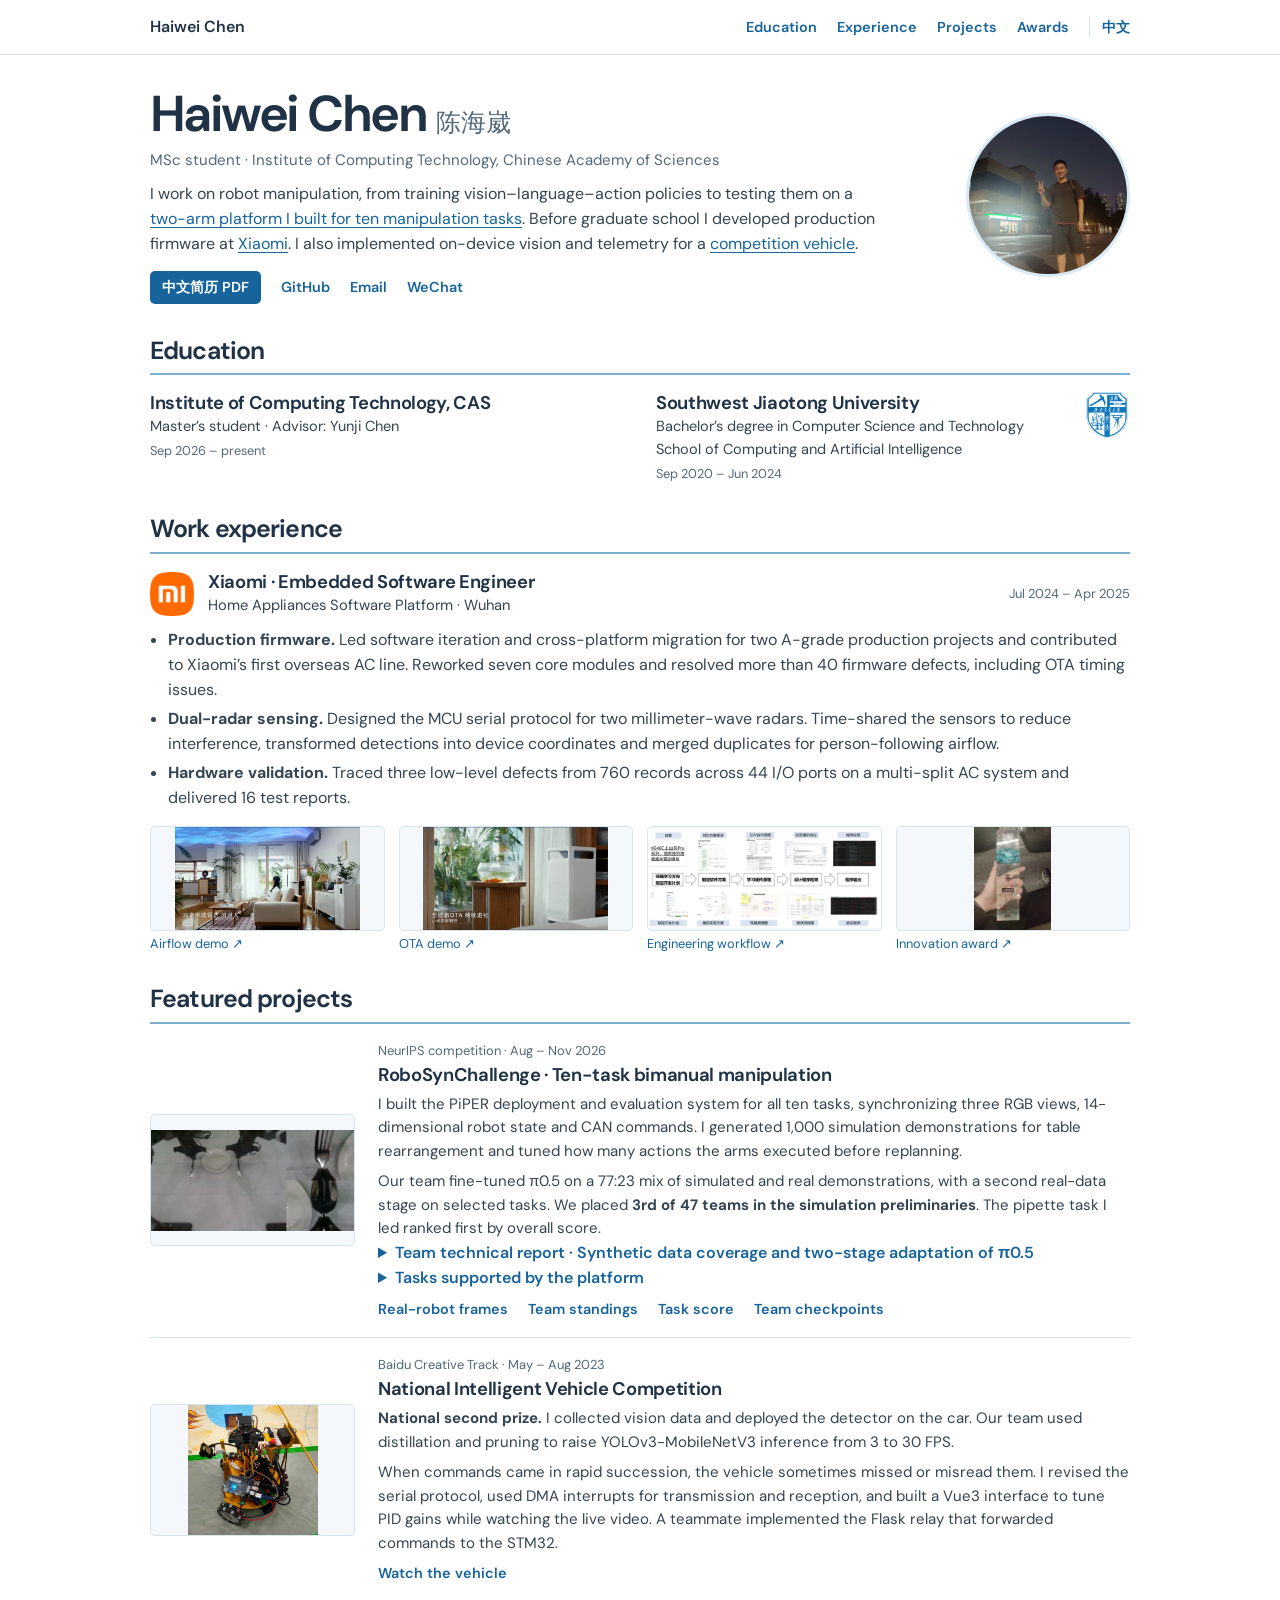
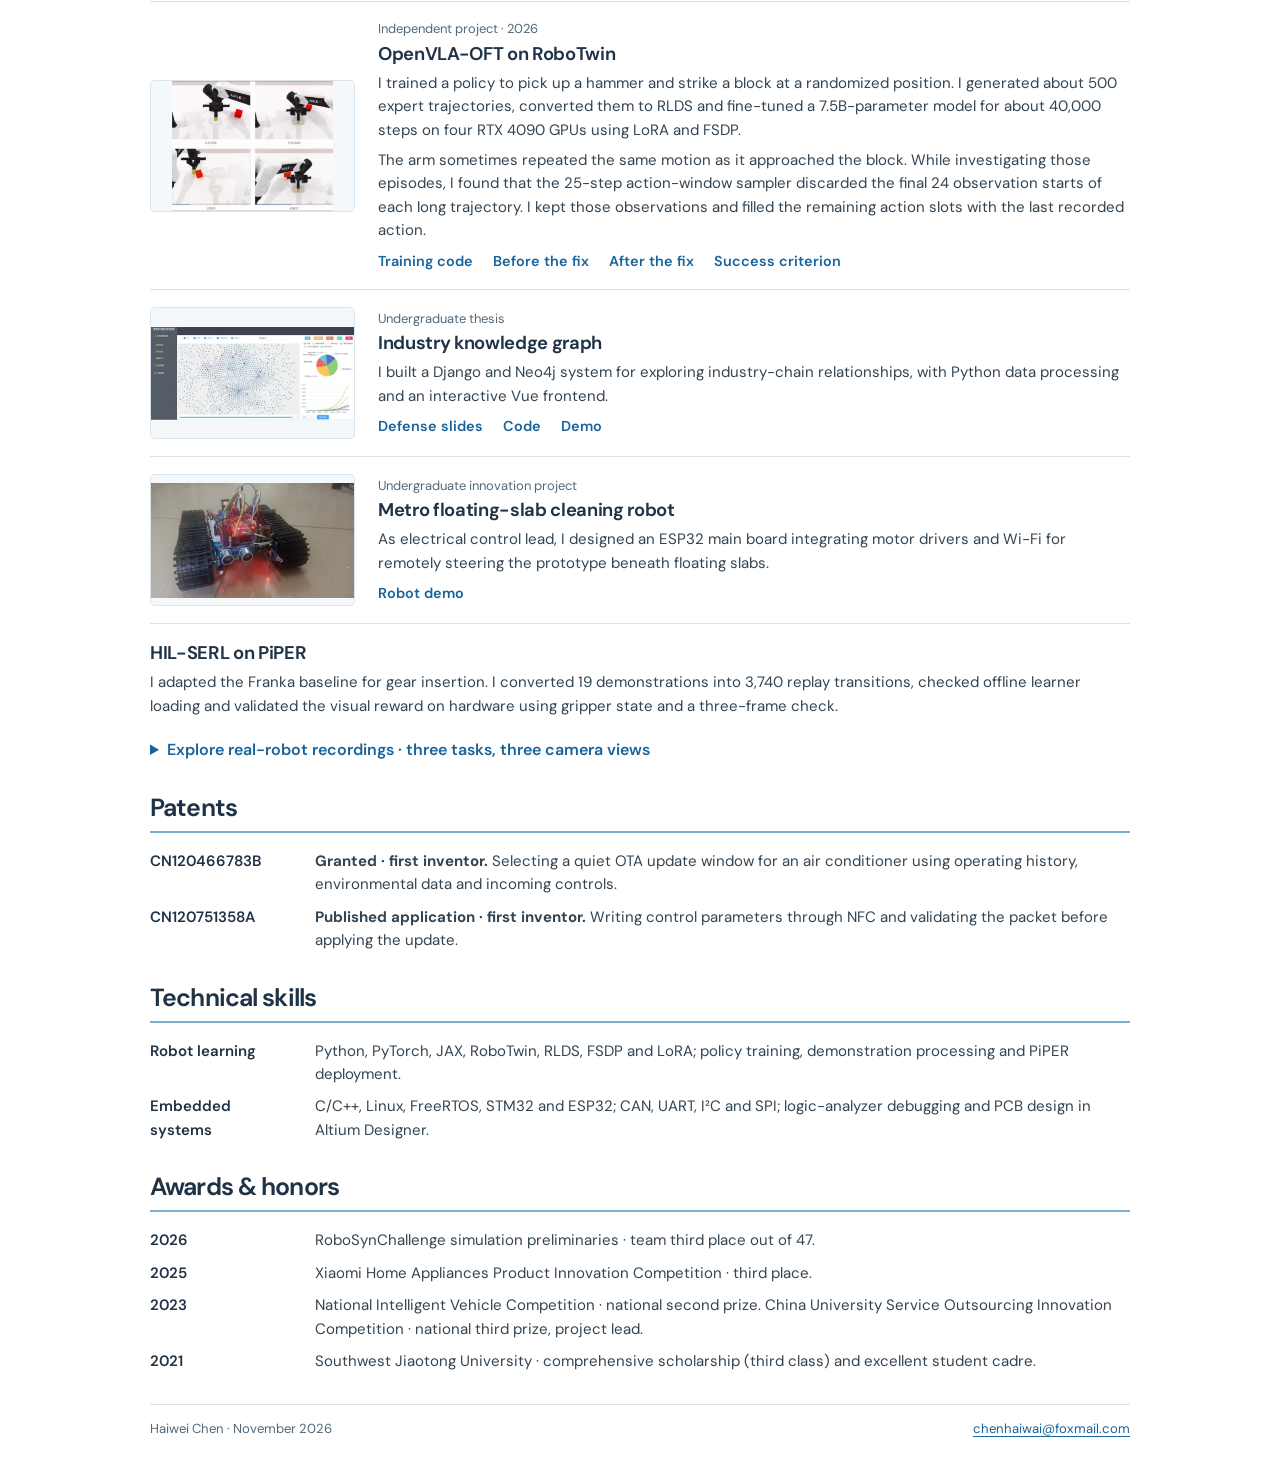
==== index.html @ d4fcee80 "Document competition training and individual vehicle controls work" ====
<!doctype html>
<html lang="en">
<head>
  <meta charset="utf-8"><meta name="viewport" content="width=device-width, initial-scale=1">
  <title>Haiwei Chen 陈海崴 · Robotics and embedded systems</title>
  <meta name="description" content="Haiwei Chen, MSc student at ICT, Chinese Academy of Sciences. Robot learning, Xiaomi embedded systems, and the National Intelligent Vehicle Competition.">
  <meta property="og:title" content="Haiwei Chen · Robotics and embedded systems">
  <meta property="og:description" content="Selected projects, industry experience and education.">
  <meta property="og:image" content="https://tutuwai.github.io/assets/project/robosyn-table.webp">
  <link rel="alternate" hreflang="zh-CN" href="https://tutuwai.github.io/zh.html">
  <link rel="alternate" hreflang="en" href="https://tutuwai.github.io/">
  <link rel="stylesheet" href="./assets/css/style.css?v=profile5">
</head>
<body>
<a class="skip" href="#main">Skip to content</a>
<header class="bar"><div class="container nav-inner"><a class="wordmark" href="#main">Haiwei Chen</a><nav aria-label="Main"><a href="#education">Education</a><a href="#experience">Experience</a><a href="#projects">Projects</a><a href="#awards">Awards</a><a class="language" lang="zh-CN" hreflang="zh-CN" href="./zh.html">中文</a></nav></div></header>
<main class="container" id="main">
  <header class="profile">
    <div class="profile-text"><h1>Haiwei Chen <span lang="zh-CN">陈海崴</span></h1>
      <p class="position">MSc student · Institute of Computing Technology, Chinese Academy of Sciences</p>
      <p>I work on robot manipulation, from training vision–language–action policies to testing them on a <a href="#robosynchallenge">two-arm platform I built for ten manipulation tasks</a>. Before graduate school I developed production firmware at <a href="#experience">Xiaomi</a>. I also implemented on-device vision and telemetry for a <a href="#smart-car">competition vehicle</a>.</p>
      <div class="links contacts"><a class="primary" href="./Resume.pdf" lang="zh-CN">中文简历 PDF</a><a href="https://github.com/tutuwai">GitHub</a><a href="mailto:chenhaiwai@foxmail.com">Email</a><button id="show-wechat" type="button">WeChat</button></div>
    </div><img class="portrait" src="./assets/images/portrait.webp" width="180" height="180" alt="Haiwei Chen outdoors at night">
  </header>
  <section id="education" aria-labelledby="education-title"><h2 id="education-title">Education</h2>
    <div class="edu-grid"><article><h3>Institute of Computing Technology, CAS</h3><p>Master’s student · Advisor: Yunji Chen</p><p class="date">Sep 2026 – present</p></article>
    <article><img src="./assets/images/southwest-jiaotong-university-logo-1024px.png" class="school-logo" width="46" height="46" alt=""><h3>Southwest Jiaotong University</h3><p>Bachelor’s degree in Computer Science and Technology<br>School of Computing and Artificial Intelligence</p><p class="date">Sep 2020 – Jun 2024</p></article></div>
  </section>
  <section id="experience" aria-labelledby="work-title"><h2 id="work-title">Work experience</h2>
    <div class="job"><img class="mi-logo" src="./assets/images/logo-mi2.png" alt="" width="52" height="52"><div><h3>Xiaomi · Embedded Software Engineer</h3><p>Home Appliances Software Platform · Wuhan</p></div><span class="date">Jul 2024 – Apr 2025</span></div>
    <ul class="contributions">
      <li><strong>Production firmware.</strong> Led software iteration and cross-platform migration for two A-grade production projects and contributed to Xiaomi’s first overseas AC line. Reworked seven core modules and resolved more than 40 firmware defects, including OTA timing issues.</li>
      <li><strong>Dual-radar sensing.</strong> Designed the MCU serial protocol for two millimeter-wave radars. Time-shared the sensors to reduce interference, transformed detections into device coordinates and merged duplicates for person-following airflow.</li>
      <li><strong>Hardware validation.</strong> Traced three low-level defects from 760 records across 44 I/O ports on a multi-split AC system and delivered 16 test reports.</li>
    </ul>
    <div class="gallery">
      <a href="./assets/images/work/QQ2026219-18271.gif"><img src="./assets/images/previews/radar.webp" alt="Air-conditioner airflow product demonstration"><span>Airflow demo ↗</span></a>
      <a href="./assets/images/work/QQ2026219-183840.gif"><img src="./assets/images/previews/ota.webp" alt="Over-the-air software update demonstration"><span>OTA demo ↗</span></a>
      <a href="./assets/images/work/PixPin_2026-02-19_18-43-06.png"><img src="./assets/images/previews/firmware.webp" alt="Firmware development workflow"><span>Engineering workflow ↗</span></a>
      <a href="./assets/images/work/jijun.jpg"><img src="./assets/images/previews/innovation.webp" alt="Xiaomi product innovation award"><span>Innovation award ↗</span></a>
    </div>
  </section>

  <section id="projects" aria-labelledby="project-title"><h2 id="project-title">Featured projects</h2>
    <article class="project" id="robosynchallenge">
      <a href="#recordings" class="art"><img src="./assets/project/robosyn-table.webp" alt="Overhead and wrist views of PiPER arranging cutlery"></a>
      <div><p class="date">NeurIPS competition · Aug – Nov 2026</p><h3>RoboSynChallenge · Ten-task bimanual manipulation</h3>
      <p>I built the PiPER deployment and evaluation system for all ten tasks, synchronizing three RGB views, 14-dimensional robot state and CAN commands. I generated 1,000 simulation demonstrations for table rearrangement and tuned how many actions the arms executed before replanning.</p>
      <p>Our team fine-tuned π0.5 on a 77:23 mix of simulated and real demonstrations, with a second real-data stage on selected tasks. We placed <strong>3rd of 47 teams in the simulation preliminaries</strong>. The pipette task I led ranked first by overall score.</p>
      <details id="team-report"><summary>Team technical report · Synthetic data coverage and two-stage adaptation of π0.5</summary>
        <p>Each task used 1,000 simulated trajectories and 60 official real-robot demonstrations. Our scripted expert succeeded more often at some object placements, so those placements dominated the training set. We randomized object and camera poses and lighting, then used Qwen offline to select demonstrations with more even spatial coverage.</p>
        <p>We observed improvements at some placements near the edge of the sampled region. Continued training on real demonstrations sometimes hurt performance at other placements, so we used that second stage selectively. I co-authored the report, built the ten-task deployment platform, and generated the table-rearrangement simulations.</p>
      </details>
      <details id="competition-tasks"><summary>Tasks supported by the platform</summary>
        <ul>
          <li>Ring a bell</li>
          <li>Arrange items on a table</li>
          <li>Pour water</li>
          <li>Load and lift a basket</li>
          <li>Hand over an item and place it in a container</li>
          <li>Open a drawer and put an item inside</li>
          <li>Operate a mixer</li>
          <li>Join two parts using both arms</li>
          <li>Operate a pipette</li>
          <li>Load samples into a rack</li>
        </ul>
      </details>
      <div class="links"><a href="#recordings">Real-robot frames</a><a href="https://robosyn-bench.net/#/leaderboard">Team standings</a><a href="https://robosyn-bench.net/#/leaderboard/manipulate_pipette">Task score</a><a href="https://huggingface.co/asiazyh/IAII-IICS-RoboSynChallenge-Final-Round-CKPT">Team checkpoints</a></div></div>
    </article>
    <article class="project" id="smart-car"><a class="art" href="https://www.bilibili.com/video/BV1eRfGBgEpp/"><img src="./assets/images/previews/car.webp" alt="Competition vehicle with its camera, electronics and wiring"></a>
      <div><p class="date">Baidu Creative Track · May – Aug 2023</p><h3>National Intelligent Vehicle Competition</h3><p><strong>National second prize.</strong> I collected vision data and deployed the detector on the car. Our team used distillation and pruning to raise YOLOv3-MobileNetV3 inference from 3 to 30 FPS.</p><p>When commands came in rapid succession, the vehicle sometimes missed or misread them. I revised the serial protocol, used DMA interrupts for transmission and reception, and built a Vue3 interface to tune PID gains while watching the live video. A teammate implemented the Flask relay that forwarded commands to the STM32.</p><div class="links"><a href="https://www.bilibili.com/video/BV1eRfGBgEpp/">Watch the vehicle</a></div></div></article>
    <article class="project"><a class="art" href="./assets/project/vla/cover.gif"><img src="./assets/images/previews/openvla.webp" alt="RoboTwin simulation views from a bimanual manipulation episode"></a>
      <div><p class="date">Independent project · 2026</p><h3>OpenVLA-OFT on RoboTwin</h3>
        <p>I trained a policy to pick up a hammer and strike a block at a randomized position. I generated about 500 expert trajectories, converted them to RLDS and fine-tuned a 7.5B-parameter model for about 40,000 steps on four RTX 4090 GPUs using LoRA and FSDP.</p>
        <p>The arm sometimes repeated the same motion as it approached the block. While investigating those episodes, I found that the 25-step action-window sampler discarded the final 24 observation starts of each long trajectory. I kept those observations and filled the remaining action slots with the last recorded action.</p>
        <div class="links"><a href="https://github.com/tutuwai/OpenVLA-RoboTwin-Finetuning">Training code</a><a href="https://github.com/tutuwai/OpenVLA-RoboTwin-Finetuning/blob/56dfd56edae0aa235b73158e913f3ba2792f05f7/assets/files/%E4%BC%98%E5%8C%96%E5%89%8D.gif">Before the fix</a><a href="https://github.com/tutuwai/OpenVLA-RoboTwin-Finetuning/blob/56dfd56edae0aa235b73158e913f3ba2792f05f7/assets/files/%E4%BC%98%E5%8C%96%E5%90%8E.gif">After the fix</a><a href="https://github.com/tutuwai/OpenVLA-RoboTwin-Finetuning/blob/56dfd56edae0aa235b73158e913f3ba2792f05f7/envs/beat_block_hammer.py#L82-L87">Success criterion</a></div></div></article>
    <article class="project"><a class="art" href="./assets/project/Graduation_Project/陈海崴-毕业设计答辩.pdf"><img src="./assets/images/previews/graph.webp" loading="lazy" alt="Interactive industry knowledge graph interface"></a>
      <div><p class="date">Undergraduate thesis</p><h3>Industry knowledge graph</h3><p>I built a Django and Neo4j system for exploring industry-chain relationships, with Python data processing and an interactive Vue frontend.</p><div class="links"><a href="./assets/project/Graduation_Project/陈海崴-毕业设计答辩.pdf">Defense slides</a><a href="https://github.com/tutuwai/industry-knowledge-graph-neo4j">Code</a><a href="https://www.bilibili.com/video/BV1bwfVBvEZx/">Demo</a></div></div></article>
    <article class="project"><a class="art" href="https://www.bilibili.com/video/BV1YRfGBgE7h/"><img loading="lazy" src="./assets/images/previews/crawler.webp" alt="Tracked metro-cleaning robot prototype"></a>
      <div><p class="date">Undergraduate innovation project</p><h3>Metro floating-slab cleaning robot</h3><p>As electrical control lead, I designed an ESP32 main board integrating motor drivers and Wi-Fi for remotely steering the prototype beneath floating slabs.</p><div class="links"><a href="https://www.bilibili.com/video/BV1YRfGBgE7h/">Robot demo</a></div></div></article>
    <article class="hil-note"><h3>HIL-SERL on PiPER</h3><p>I adapted the Franka baseline for gear insertion. I converted 19 demonstrations into 3,740 replay transitions, checked offline learner loading and validated the visual reward on hardware using gripper state and a three-frame check.</p></article>
    <details id="recordings"><summary>Explore real-robot recordings · three tasks, three camera views</summary>
    <figure class="viewer">
        <div class="viewer-stage"><img id="still" src="./assets/project/robosyn-table.webp" width="960" height="480" alt="Overhead and wrist views of two arms arranging cutlery around a plate."><canvas id="sequence" width="768" height="384" hidden role="img" aria-label="Selected frame from a real PiPER evaluation, shown from three cameras."></canvas></div>
        <div class="viewer-controls" id="controls" hidden>
          <div class="tasks" role="group" aria-label="Choose a real-robot task"><button type="button" data-task="table" aria-pressed="true">Table setting</button><button type="button" data-task="basket" aria-pressed="false">Basket</button><button type="button" data-task="bell" aria-pressed="false">Bell</button></div>
          <div class="scrub"><label for="frame">Frame</label><input id="frame" type="range" min="0" max="11" value="8" step="1"><output id="frame-time" for="frame">28.1 s</output></div>
        </div>
        <figcaption>Real-robot evaluation · overhead camera and two wrist cameras</figcaption>
      </figure></details>
  </section>
  <section id="patents"><h2>Patents</h2><dl class="records">
    <dt>CN120466783B</dt><dd><strong>Granted · first inventor.</strong> Selecting a quiet OTA update window for an air conditioner using operating history, environmental data and incoming controls.</dd>
    <dt>CN120751358A</dt><dd><strong>Published application · first inventor.</strong> Writing control parameters through NFC and validating the packet before applying the update.</dd>
  </dl></section>
  <section id="skills"><h2>Technical skills</h2><dl class="records">
    <dt>Robot learning</dt><dd>Python, PyTorch, JAX, RoboTwin, RLDS, FSDP and LoRA; policy training, demonstration processing and PiPER deployment.</dd>
    <dt>Embedded systems</dt><dd>C/C++, Linux, FreeRTOS, STM32 and ESP32; CAN, UART, I²C and SPI; logic-analyzer debugging and PCB design in Altium Designer.</dd>
  </dl></section>
  <section id="awards"><h2>Awards &amp; honors</h2><dl class="records">
    <dt>2026</dt><dd>RoboSynChallenge simulation preliminaries · team third place out of 47.</dd>
    <dt>2025</dt><dd>Xiaomi Home Appliances Product Innovation Competition · third place.</dd>
    <dt>2023</dt><dd>National Intelligent Vehicle Competition · national second prize. China University Service Outsourcing Innovation Competition · national third prize, project lead.</dd>
    <dt>2021</dt><dd>Southwest Jiaotong University · comprehensive scholarship (third class) and excellent student cadre.</dd>
  </dl></section>
</main>
<footer class="container"><span>Haiwei Chen · November 2026</span><a href="mailto:chenhaiwai@foxmail.com">chenhaiwai@foxmail.com</a></footer>
<dialog id="wechat" aria-labelledby="wechat-title"><div class="dialog-head"><h2 id="wechat-title">WeChat</h2><button type="button" id="close-wechat">Close</button></div><img width="260" height="300" src="./assets/images/wechat.jpg" alt="Scan with WeChat to contact Haiwei Chen"></dialog>
<script src="./assets/sequence.js?v=2" defer></script>
<script src="./assets/profile.js" defer></script>

</body></html>
---- assets/css/style.css ----
@font-face {
  font-family: "DM Sans";
  src: url("../fonts/dm-sans-latin.woff2") format("woff2");
  font-style: normal; font-weight: 400 750; font-display: swap;
}
:root { color-scheme: light; --ink:#203346; --body:#334452; --accent:#17639b; --line:#d8e5ee; --sub:#52697a; }
* { box-sizing: border-box; }
[hidden] { display:none!important; }
html { scroll-padding-top: 18px; }
body { margin:0; background:#fff; color:var(--body); font:16px/1.56 "DM Sans","Segoe UI","Microsoft YaHei",sans-serif; }
.container { width:min(980px,calc(100% - 56px)); margin-inline:auto; }
h1,h2,h3,p,dl,dd,figure { margin:0; }
a,button { color:var(--accent); text-underline-offset:3px; }
button, input { font:inherit; }
button,summary { cursor:pointer; }
a:hover,button:hover { color:#10456e; }
a:focus-visible,button:focus-visible,input:focus-visible,summary:focus-visible { outline:3px solid #4685bc; outline-offset:3px; }
.skip { position:absolute; top:-80px; background:white; padding:10px; }
.skip:focus { top:0; z-index:2; }
.bar { border-bottom:1px solid var(--line); }
.nav-inner,nav,.links,.job,footer,.dialog-head { display:flex; align-items:center; }
.nav-inner,footer,.dialog-head { justify-content:space-between; gap:12px; }
.nav-inner { min-height:54px; }
nav,.links { gap:10px 20px; flex-wrap:wrap; }
nav a,.wordmark,.links a,.links button { font-weight:600; text-decoration:none; }
nav a,.links { font-size:.9rem; }
nav a:hover,.links a:hover,.links button:hover { text-decoration:underline; }
.wordmark { color:var(--ink); }
.language { border-inline-start:1px solid var(--line); padding-inline-start:12px; }
html:lang(zh) .profile-text > p,html:lang(zh) .project p,html:lang(zh) .contributions { line-height:1.75; }
html:lang(zh) h1,html:lang(zh) h2,html:lang(zh) h3 { letter-spacing:normal; }
.profile { display:grid; grid-template-columns:minmax(0,1fr) 164px; gap:clamp(20px,7vw,86px); align-items:center; padding:32px 0 27px; }
.portrait { border-radius:50%; width:164px; height:164px; object-fit:cover; object-position:50% 43%; border:3px solid #d7eaf6; }
h1 { font-size:clamp(2.35rem,4vw,3.15rem); line-height:1.09; font-weight:650; color:var(--ink); letter-spacing:-.05em; }
h1 span { font-size:.5em; font-weight:450; color:var(--sub); letter-spacing:0; white-space:nowrap; }
.position { margin:7px 0 10px; color:var(--sub); font-size:.94rem; }
.contacts { margin-top:14px; }
.links button { font-family:inherit; font-size:inherit; border:0; background:transparent; padding:0; }
.primary { color:#fff; background:var(--accent); border-radius:5px; padding:5px 12px; }
.primary:hover { color:white; background:#10456e; }
main > section { margin:5px 0 30px; }
h2 { font-size:1.55rem; line-height:1.2; color:var(--ink); font-weight:650; letter-spacing:-.035em; border-bottom:2px solid #7cafd0; padding-bottom:8px; margin-bottom:17px; }
h3 { font-size:1.15rem; color:var(--ink); line-height:1.3; font-weight:650; letter-spacing:-.018em; }
.date,figcaption { font-size:.81rem; color:var(--sub); }
.edu-grid { display:grid; grid-template-columns:1fr 1fr; gap:15px 32px; }
.edu-grid p { font-size:.91rem; }
.edu-grid .date { margin-top:2px; font-size:.8rem; }
.school-logo { float:right; margin-left:7px; object-fit:contain; }
.job { gap:14px; }
.job .date { margin-left:auto; white-space:nowrap; }
.mi-logo { width:44px; height:44px; object-fit:contain; }
.job p { font-size:.92rem; }
.contributions { padding-left:1.15em; margin:11px 0 15px; }
.contributions li { margin:4px 0; }
.gallery { display:grid; grid-template-columns:repeat(4,1fr); gap:14px; }
.gallery a { text-decoration:none; color:var(--accent); }
.gallery img { display:block; width:100%; height:clamp(70px,9vw,105px); object-fit:contain; border:1px solid var(--line); border-radius:5px; background:#f5f8fa; }
.gallery span { display:block; font-size:.8rem; margin-top:3px; }
.gallery a:hover span { text-decoration:underline; }
.project { display:grid; grid-template-columns:clamp(125px,21vw,205px) minmax(0,1fr); gap:23px; align-items:center; padding:17px 0; border-bottom:1px solid var(--line); }
#projects h2 { margin-bottom:0; }
.art { display:flex; align-items:center; justify-content:center; overflow:hidden; border-radius:5px; border:1px solid var(--line); background:#f5f8fa; }
.art img { display:block; width:100%; height:130px; object-fit:contain; }
.project h3 { margin:3px 0 5px; }
.project p:not(.date),.hil-note p { font-size:.94rem; }
.project p + p,.project .links { margin-top:7px; }
.hil-note { margin:18px 0 20px; }
.hil-note h3 { margin:0 0 5px; }
summary { font-weight:600; color:var(--accent); }
.viewer { max-width:780px; margin:12px 0; }
.viewer-stage { aspect-ratio:2/1; background:#182433; }
.viewer-stage img,.viewer-stage canvas { width:100%; display:block; height:auto; }
.viewer-controls,.tasks,.scrub { display:flex; align-items:center; gap:7px; flex-wrap:wrap; }
.viewer-controls { padding:8px 12px; color:#fff; background:#223347; justify-content:space-between; }
.tasks button { border:1px solid transparent; border-radius:4px; font-size:.8rem; background:transparent; color:white; padding:4px 8px; }
.tasks button[aria-pressed=true] { color:var(--ink); background:white; }
.tasks button:hover { border-color:#bdd5e7; }
.scrub { font-size:.78rem; }.scrub input { width:clamp(70px,13vw,150px); accent-color:#a0d8ff; }.scrub output { min-width:44px; font-variant-numeric:tabular-nums; }
figcaption { margin-top:4px; }
.records { display:grid; grid-template-columns:minmax(100px,145px) 1fr; gap:9px 20px; font-size:.94rem; }
.records dt { font-weight:600; color:var(--ink); }
footer { border-top:1px solid var(--line); padding:14px 0 24px; font-size:.82rem; color:var(--sub); flex-wrap:wrap; }
dialog { border:1px solid var(--line); border-radius:9px; max-width:90vw; }
dialog::backdrop { background:#17283db8; }
dialog img { width:min(270px,75vw); height:auto; display:block; max-height:70vh; object-fit:contain; }
.dialog-head h2 { margin:0; border:0; font-size:1.15rem; }
.dialog-head button { background:none; border:0; }
@media(max-width:700px) {
  .container { width:calc(100% - 36px); }
  .profile { grid-template-columns:minmax(0,1fr) 99px; gap:14px; padding:22px 0; }.portrait { width:99px; height:99px; }
  .edu-grid { grid-template-columns:1fr; }
  .gallery { gap:8px; }.gallery img { height:72px; }
  nav { gap:11px; } .job { flex-wrap:wrap; }.job .date { margin-left:0; }
  .project { grid-template-columns:135px minmax(0,1fr); gap:14px; }
}
@media(max-width:515px) {
  body {font-size:15px;} .bar nav a {font-size:.78rem;} .nav-inner {gap:8px;flex-wrap:wrap;padding-block:6px;}
  .profile { position:relative; display:block; }.portrait {position:absolute;top:17px;right:0;width:65px;height:65px;}
  h1 {font-size:2.05rem;} h1 span {font-size:.44em;} .position,h1 {margin-right:72px;}
  .contacts {gap:12px;} .gallery {grid-template-columns:repeat(2,1fr);} .gallery img {height:85px;}
  .project {grid-template-columns:1fr;gap:10px;}.art {justify-self:start;}.art img {width:150px;height:82px;}
  .job {display:grid;grid-template-columns:38px minmax(0,1fr);align-items:start;gap:3px 10px;}
  .mi-logo {grid-row:span 2;width:36px;height:36px;}
  .job .date {grid-column:2;} .records {grid-template-columns:1fr;gap:3px;}.records dd {margin-bottom:8px;}
  .viewer-controls {align-items:flex-start;} .nav-inner .wordmark {white-space:nowrap;}
}
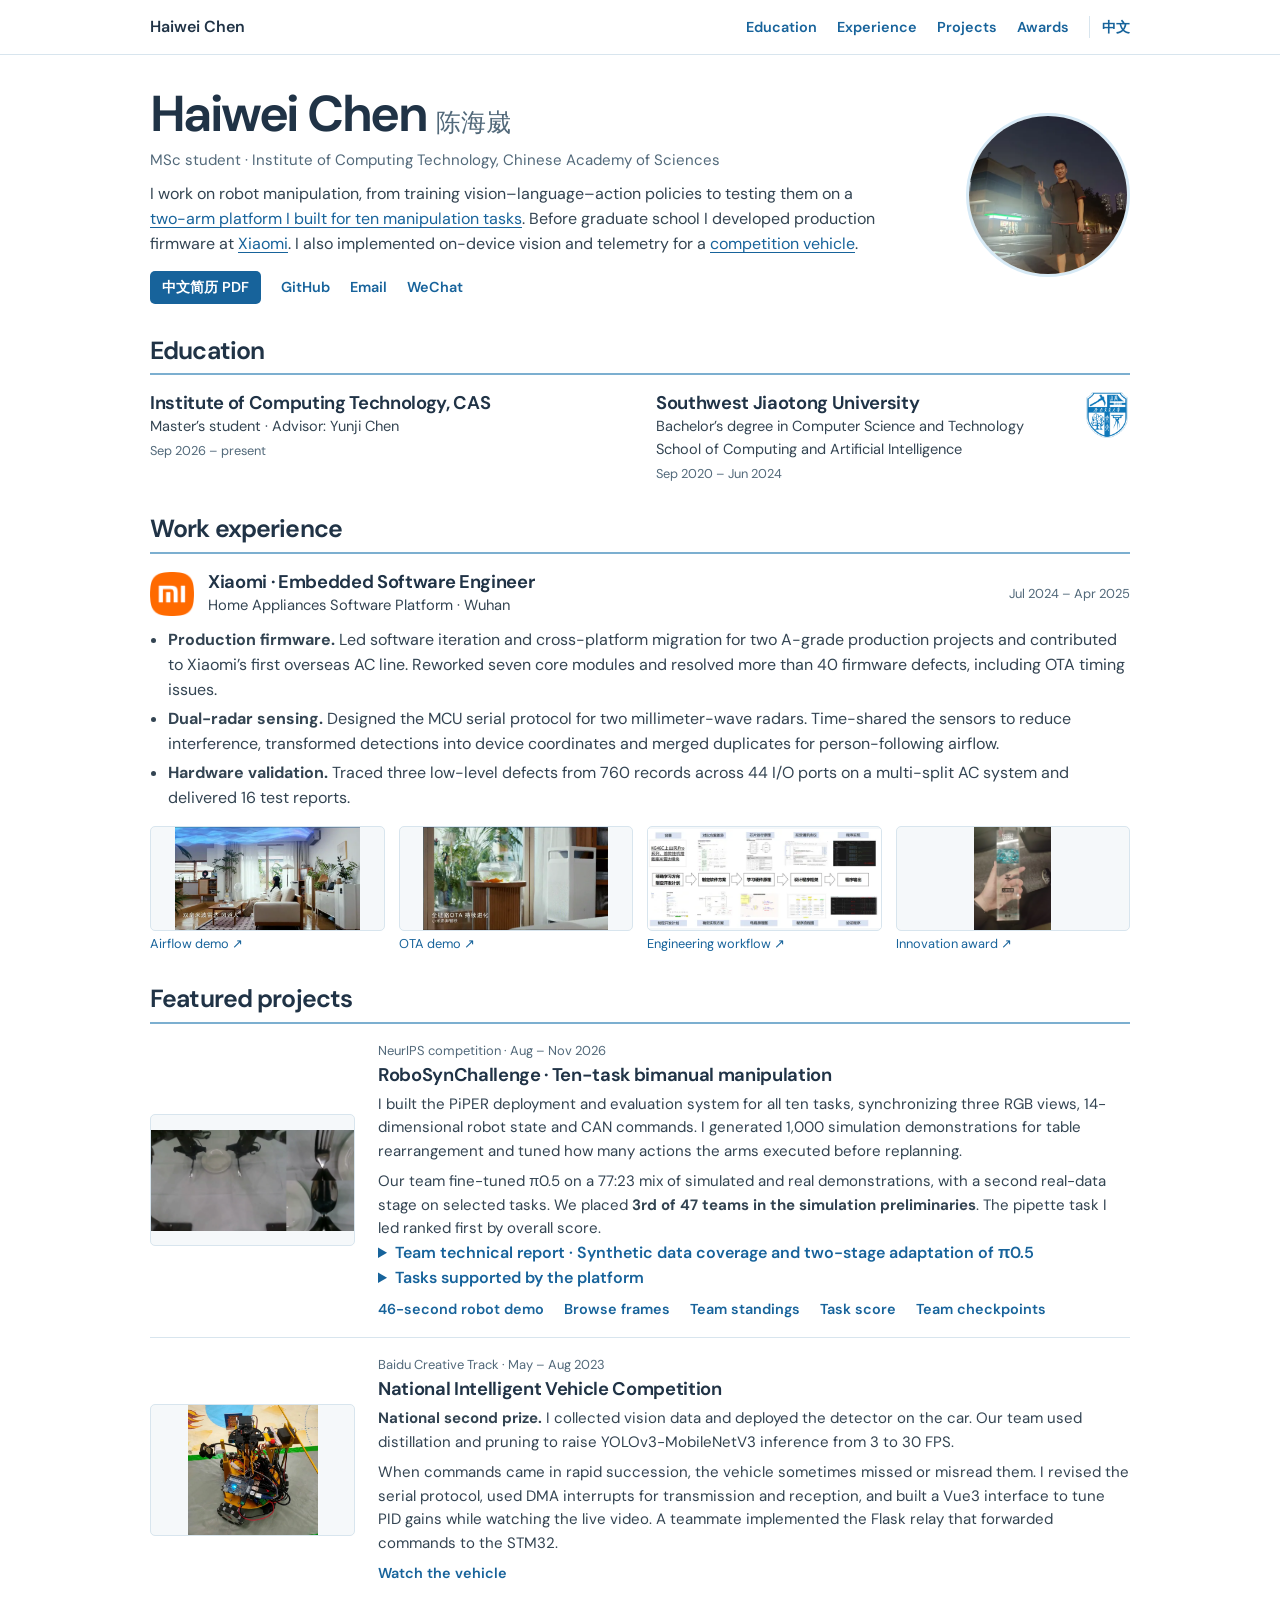
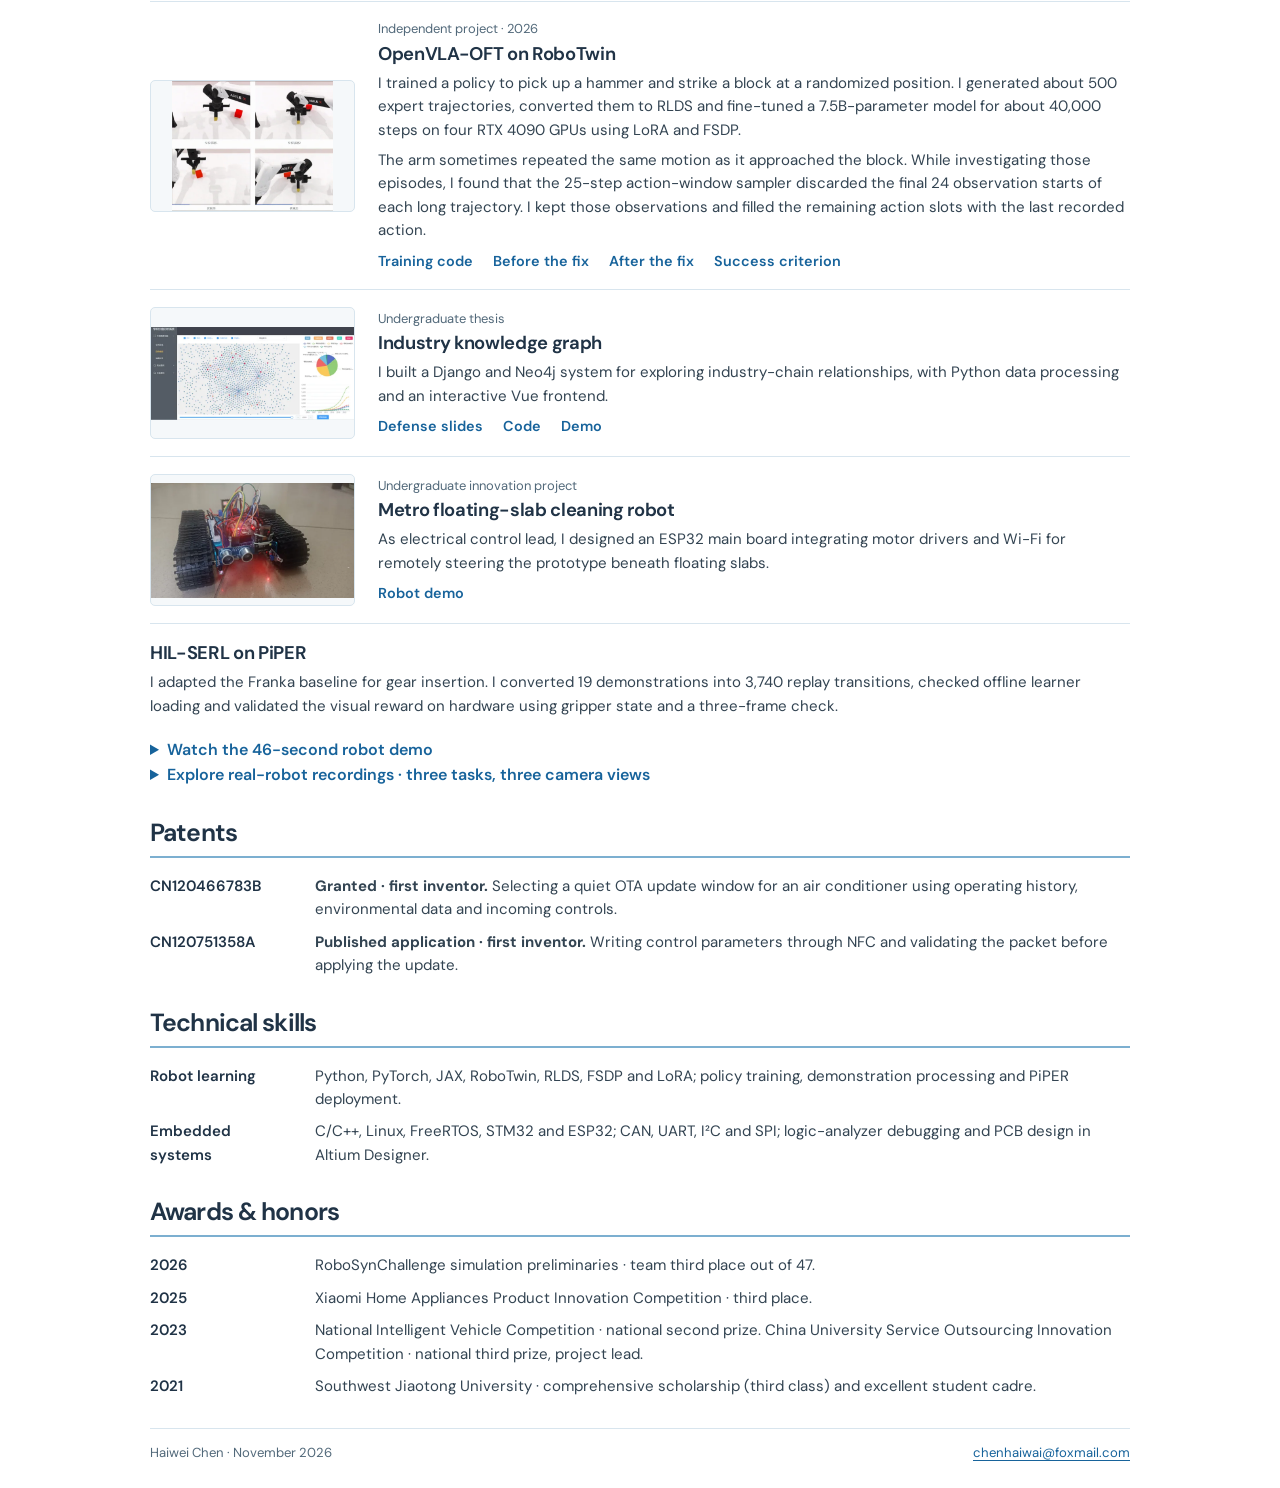
==== commit 449e34d2: "Add a 46-second robot demo with English captions and a resume link" ====
--- a/index.html
+++ b/index.html
@@ -9,7 +9,7 @@
   <meta property="og:image" content="https://tutuwai.github.io/assets/project/robosyn-table.webp">
   <link rel="alternate" hreflang="zh-CN" href="https://tutuwai.github.io/zh.html">
   <link rel="alternate" hreflang="en" href="https://tutuwai.github.io/">
-  <link rel="stylesheet" href="./assets/css/style.css?v=profile5">
+  <link rel="stylesheet" href="./assets/css/style.css?v=profile6">
 </head>
 <body>
 <a class="skip" href="#main">Skip to content</a>
@@ -65,7 +65,7 @@
           <li>Load samples into a rack</li>
         </ul>
       </details>
-      <div class="links"><a href="#recordings">Real-robot frames</a><a href="https://robosyn-bench.net/#/leaderboard">Team standings</a><a href="https://robosyn-bench.net/#/leaderboard/manipulate_pipette">Task score</a><a href="https://huggingface.co/asiazyh/IAII-IICS-RoboSynChallenge-Final-Round-CKPT">Team checkpoints</a></div></div>
+      <div class="links"><a href="#demo">46-second robot demo</a><a href="#recordings">Browse frames</a><a href="https://robosyn-bench.net/#/leaderboard">Team standings</a><a href="https://robosyn-bench.net/#/leaderboard/manipulate_pipette">Task score</a><a href="https://huggingface.co/asiazyh/IAII-IICS-RoboSynChallenge-Final-Round-CKPT">Team checkpoints</a></div></div>
     </article>
     <article class="project" id="smart-car"><a class="art" href="https://www.bilibili.com/video/BV1eRfGBgEpp/"><img src="./assets/images/previews/car.webp" alt="Competition vehicle with its camera, electronics and wiring"></a>
       <div><p class="date">Baidu Creative Track · May – Aug 2023</p><h3>National Intelligent Vehicle Competition</h3><p><strong>National second prize.</strong> I collected vision data and deployed the detector on the car. Our team used distillation and pruning to raise YOLOv3-MobileNetV3 inference from 3 to 30 FPS.</p><p>When commands came in rapid succession, the vehicle sometimes missed or misread them. I revised the serial protocol, used DMA interrupts for transmission and reception, and built a Vue3 interface to tune PID gains while watching the live video. A teammate implemented the Flask relay that forwarded commands to the STM32.</p><div class="links"><a href="https://www.bilibili.com/video/BV1eRfGBgEpp/">Watch the vehicle</a></div></div></article>
@@ -79,6 +79,12 @@
     <article class="project"><a class="art" href="https://www.bilibili.com/video/BV1YRfGBgE7h/"><img loading="lazy" src="./assets/images/previews/crawler.webp" alt="Tracked metro-cleaning robot prototype"></a>
       <div><p class="date">Undergraduate innovation project</p><h3>Metro floating-slab cleaning robot</h3><p>As electrical control lead, I designed an ESP32 main board integrating motor drivers and Wi-Fi for remotely steering the prototype beneath floating slabs.</p><div class="links"><a href="https://www.bilibili.com/video/BV1YRfGBgE7h/">Robot demo</a></div></div></article>
     <article class="hil-note"><h3>HIL-SERL on PiPER</h3><p>I adapted the Franka baseline for gear insertion. I converted 19 demonstrations into 3,740 replay transitions, checked offline learner loading and validated the visual reward on hardware using gripper state and a three-frame check.</p></article>
+    <details id="demo"><summary>Watch the 46-second robot demo</summary>
+      <figure class="viewer"><video aria-label="Haiwei Chen's bimanual manipulation demo" controls playsinline preload="none" width="1280" height="720" poster="./assets/project/robosyn-demo-poster.webp">
+        <source src="./assets/project/robosyn-demo.mp4" type="video/mp4">
+        <track kind="subtitles" srclang="en" label="English" src="./assets/project/robosyn-demo.en.vtt" default>
+      </video><figcaption>Table rearrangement, basket handling, bell pressing, and a dropped fork investigated using gripper commands. <a download href="./assets/project/robosyn-demo.mp4">Download MP4 (6.4 MB)</a></figcaption></figure>
+    </details>
     <details id="recordings"><summary>Explore real-robot recordings · three tasks, three camera views</summary>
     <figure class="viewer">
         <div class="viewer-stage"><img id="still" src="./assets/project/robosyn-table.webp" width="960" height="480" alt="Overhead and wrist views of two arms arranging cutlery around a plate."><canvas id="sequence" width="768" height="384" hidden role="img" aria-label="Selected frame from a real PiPER evaluation, shown from three cameras."></canvas></div>
@@ -107,6 +113,6 @@
 <footer class="container"><span>Haiwei Chen · November 2026</span><a href="mailto:chenhaiwai@foxmail.com">chenhaiwai@foxmail.com</a></footer>
 <dialog id="wechat" aria-labelledby="wechat-title"><div class="dialog-head"><h2 id="wechat-title">WeChat</h2><button type="button" id="close-wechat">Close</button></div><img width="260" height="300" src="./assets/images/wechat.jpg" alt="Scan with WeChat to contact Haiwei Chen"></dialog>
 <script src="./assets/sequence.js?v=2" defer></script>
-<script src="./assets/profile.js" defer></script>
+<script src="./assets/profile.js?v=2" defer></script>
 
 </body></html>
--- a/assets/css/style.css
+++ b/assets/css/style.css
@@ -68,6 +68,7 @@
 .hil-note h3 { margin:0 0 5px; }
 summary { font-weight:600; color:var(--accent); }
 .viewer { max-width:780px; margin:12px 0; }
+.viewer video { display:block; width:100%; height:auto; background:#101f23; }
 .viewer-stage { aspect-ratio:2/1; background:#182433; }
 .viewer-stage img,.viewer-stage canvas { width:100%; display:block; height:auto; }
 .viewer-controls,.tasks,.scrub { display:flex; align-items:center; gap:7px; flex-wrap:wrap; }
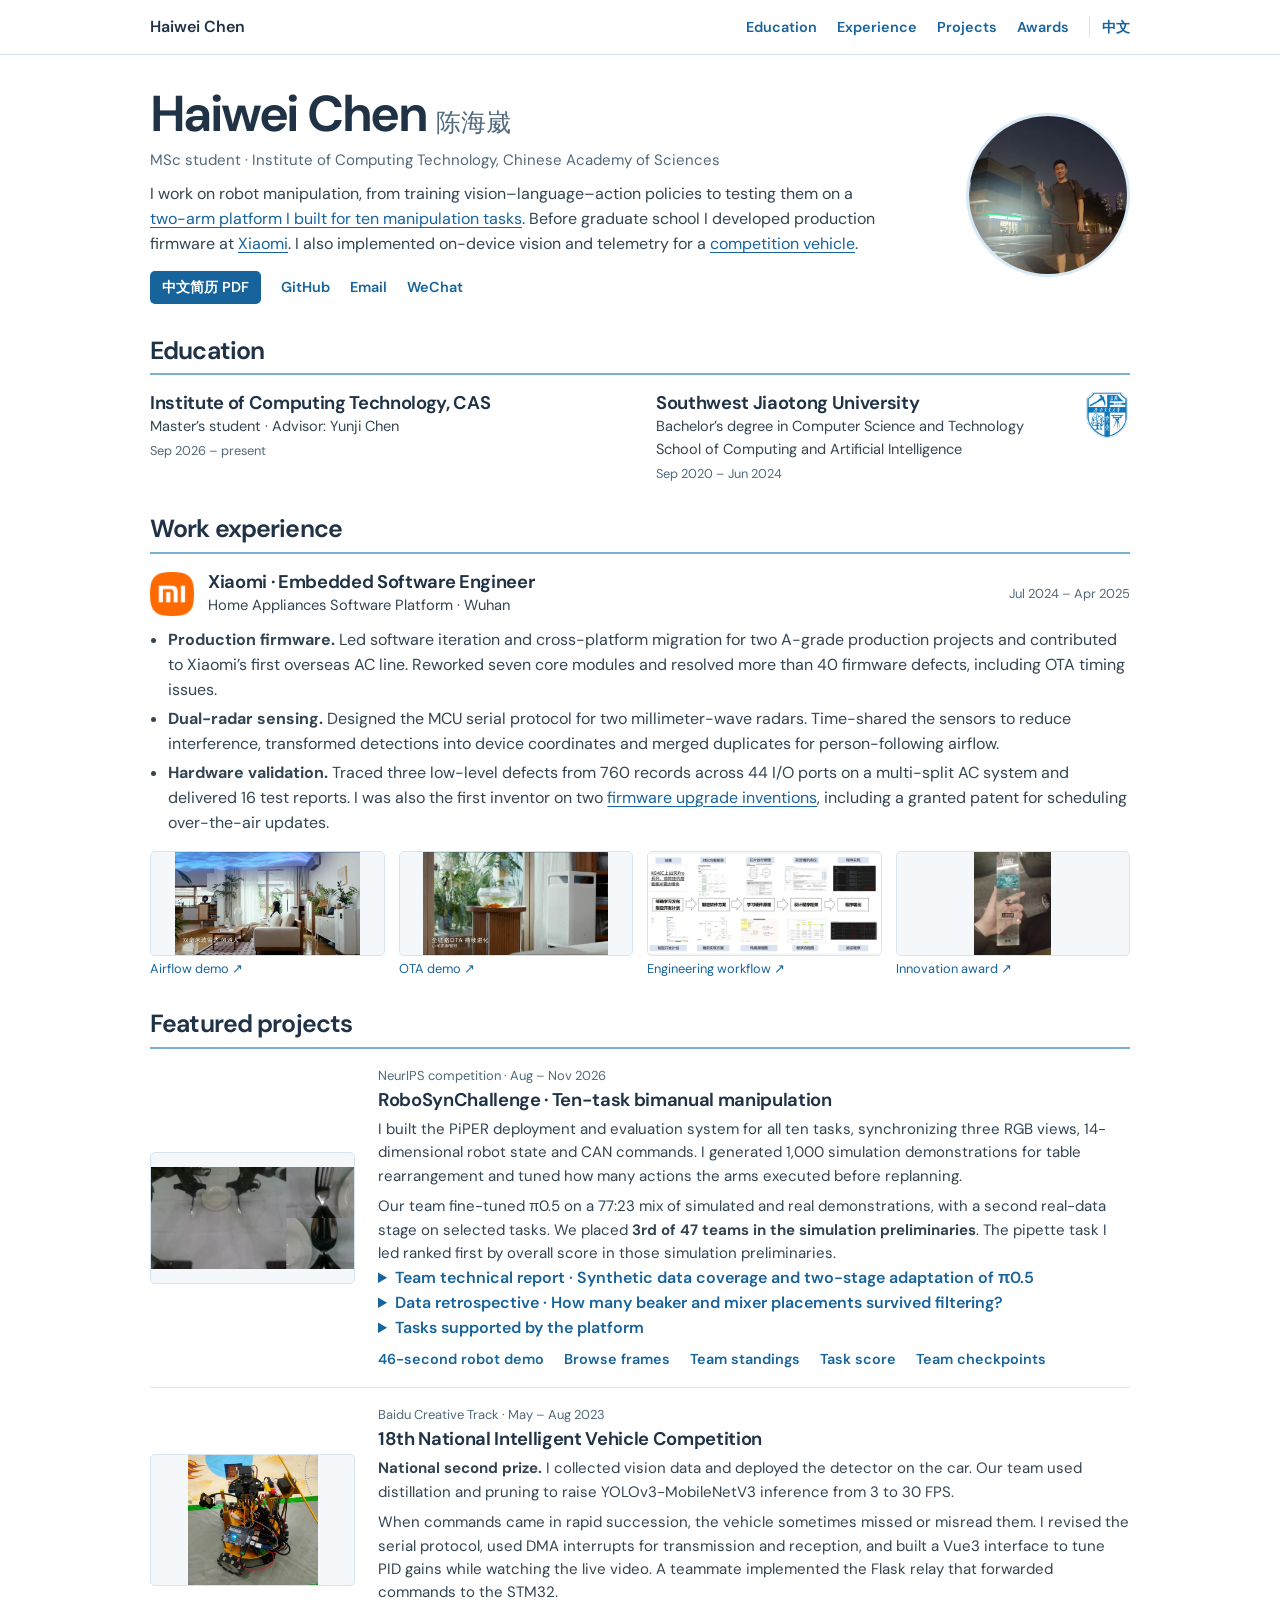
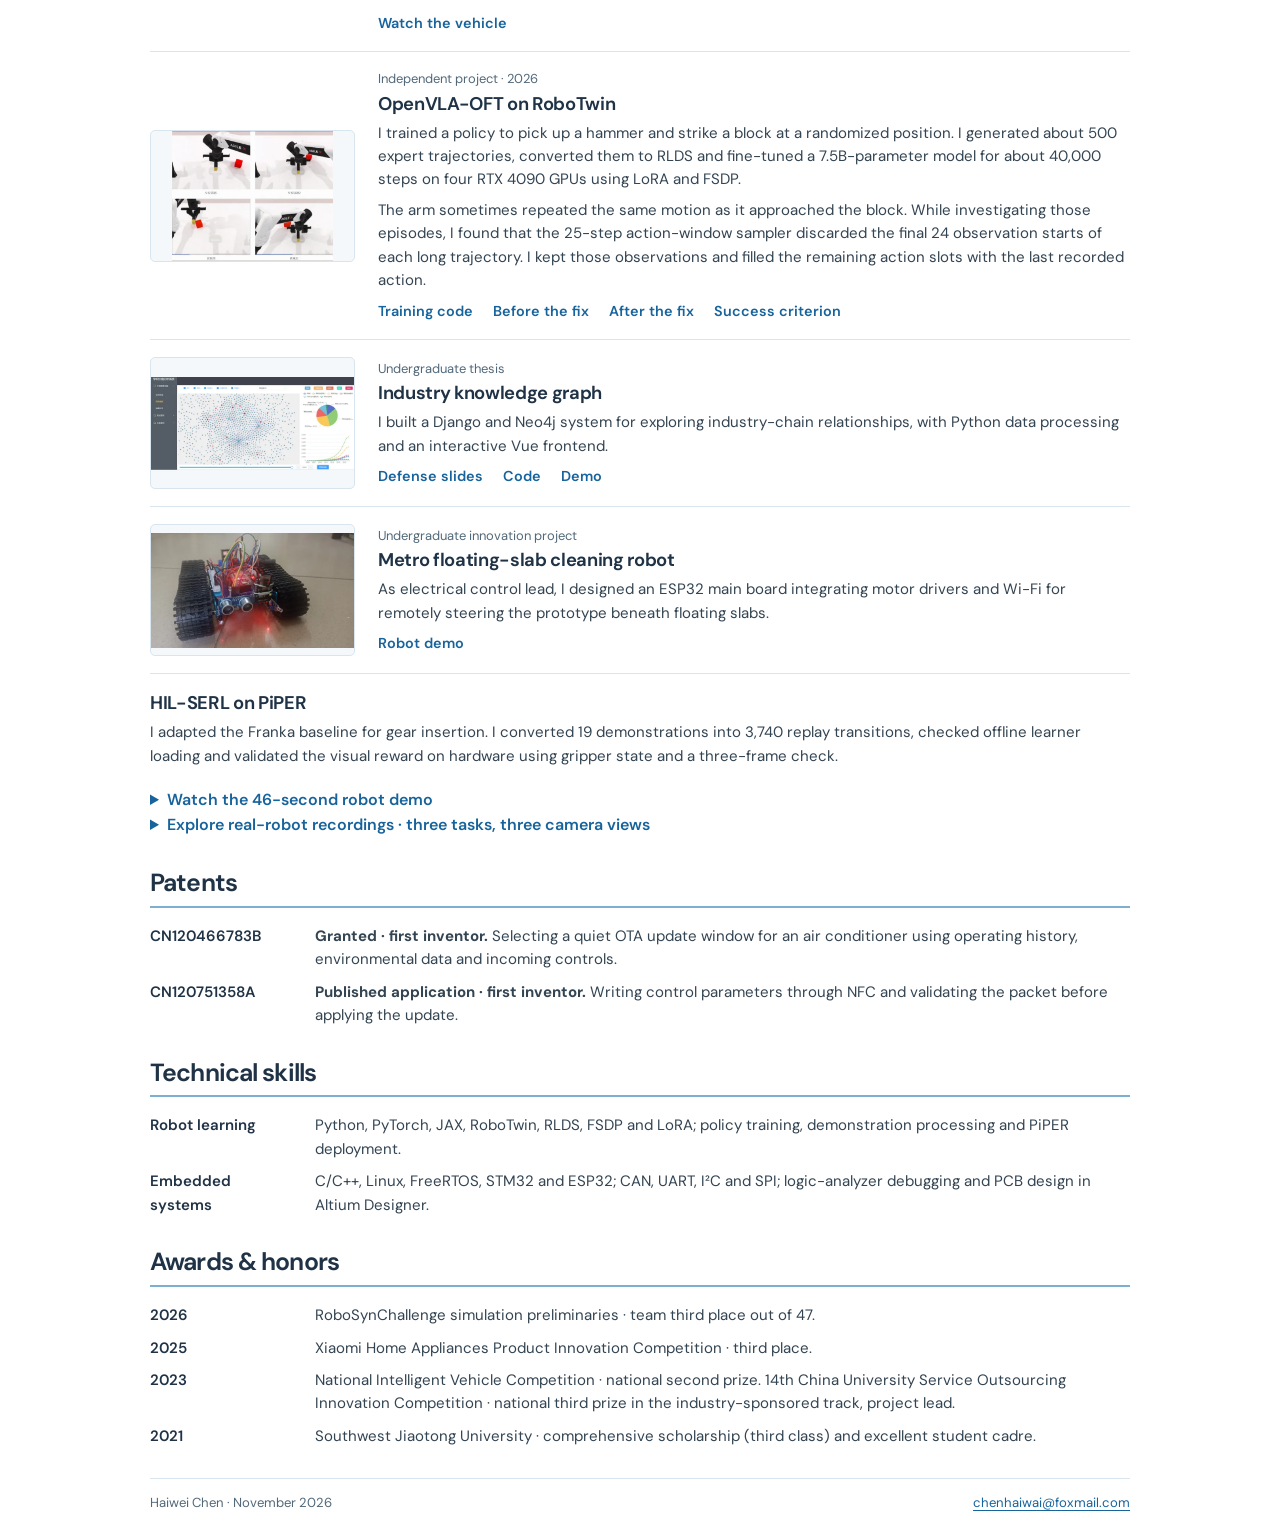
==== commit 39a16566: "Show paired-placement coverage and clarify preliminary competition results" ====
--- a/index.html
+++ b/index.html
@@ -31,7 +31,7 @@
     <ul class="contributions">
       <li><strong>Production firmware.</strong> Led software iteration and cross-platform migration for two A-grade production projects and contributed to Xiaomi’s first overseas AC line. Reworked seven core modules and resolved more than 40 firmware defects, including OTA timing issues.</li>
       <li><strong>Dual-radar sensing.</strong> Designed the MCU serial protocol for two millimeter-wave radars. Time-shared the sensors to reduce interference, transformed detections into device coordinates and merged duplicates for person-following airflow.</li>
-      <li><strong>Hardware validation.</strong> Traced three low-level defects from 760 records across 44 I/O ports on a multi-split AC system and delivered 16 test reports.</li>
+      <li><strong>Hardware validation.</strong> Traced three low-level defects from 760 records across 44 I/O ports on a multi-split AC system and delivered 16 test reports. I was also the first inventor on two <a href="#patents">firmware upgrade inventions</a>, including a granted patent for scheduling over-the-air updates.</li>
     </ul>
     <div class="gallery">
       <a href="./assets/images/work/QQ2026219-18271.gif"><img src="./assets/images/previews/radar.webp" alt="Air-conditioner airflow product demonstration"><span>Airflow demo ↗</span></a>
@@ -46,10 +46,14 @@
       <a href="#recordings" class="art"><img src="./assets/project/robosyn-table.webp" alt="Overhead and wrist views of PiPER arranging cutlery"></a>
       <div><p class="date">NeurIPS competition · Aug – Nov 2026</p><h3>RoboSynChallenge · Ten-task bimanual manipulation</h3>
       <p>I built the PiPER deployment and evaluation system for all ten tasks, synchronizing three RGB views, 14-dimensional robot state and CAN commands. I generated 1,000 simulation demonstrations for table rearrangement and tuned how many actions the arms executed before replanning.</p>
-      <p>Our team fine-tuned π0.5 on a 77:23 mix of simulated and real demonstrations, with a second real-data stage on selected tasks. We placed <strong>3rd of 47 teams in the simulation preliminaries</strong>. The pipette task I led ranked first by overall score.</p>
+      <p>Our team fine-tuned π0.5 on a 77:23 mix of simulated and real demonstrations, with a second real-data stage on selected tasks. We placed <strong>3rd of 47 teams in the simulation preliminaries</strong>. The pipette task I led ranked first by overall score in those simulation preliminaries.</p>
       <details id="team-report"><summary>Team technical report · Synthetic data coverage and two-stage adaptation of π0.5</summary>
-        <p>Each task used 1,000 simulated trajectories and 60 official real-robot demonstrations. Our scripted expert succeeded more often at some object placements, so those placements dominated the training set. We randomized object and camera poses and lighting, then used Qwen offline to select demonstrations with more even spatial coverage.</p>
+        <p>Each task used 1,000 simulated trajectories and 60 official real-robot demonstrations. Our scripted expert succeeded more often at some object placements, so those placements dominated the training set. We randomized object and camera poses and lighting, then used Qwen offline to select demonstrations with the aim of reducing the bias toward common placements.</p>
         <p>We observed improvements at some placements near the edge of the sampled region. Continued training on real demonstrations sometimes hurt performance at other placements, so we used that second stage selectively. I co-authored the report, built the ten-task deployment platform, and generated the table-rearrangement simulations.</p>
+      </details>
+      <details id="data-coverage"><summary>Data retrospective · How many beaker and mixer placements survived filtering?</summary>
+        <p>After filtering 600 simulated mixer demonstrations down to 449, all 25 position bins for each object still contained samples. Counting the two objects together gave a different picture: only 271 of the 309 observed placement pairs remained. Each orange square is one pair lost from the subset.</p>
+        <figure class="viewer"><a href="./assets/project/mixer-layouts.webp"><img loading="lazy" width="1908" height="1007" style="width:100%;height:auto" src="./assets/project/mixer-layouts.webp" alt="All 25 position bins survive for each object individually. Counting beaker and mixer bins together reveals that 38 of the 309 original pairs disappeared."></a><figcaption>Two views of the same simulated starting positions. Real-robot success on these placements remains an open evaluation question.</figcaption></figure>
       </details>
       <details id="competition-tasks"><summary>Tasks supported by the platform</summary>
         <ul>
@@ -68,7 +72,7 @@
       <div class="links"><a href="#demo">46-second robot demo</a><a href="#recordings">Browse frames</a><a href="https://robosyn-bench.net/#/leaderboard">Team standings</a><a href="https://robosyn-bench.net/#/leaderboard/manipulate_pipette">Task score</a><a href="https://huggingface.co/asiazyh/IAII-IICS-RoboSynChallenge-Final-Round-CKPT">Team checkpoints</a></div></div>
     </article>
     <article class="project" id="smart-car"><a class="art" href="https://www.bilibili.com/video/BV1eRfGBgEpp/"><img src="./assets/images/previews/car.webp" alt="Competition vehicle with its camera, electronics and wiring"></a>
-      <div><p class="date">Baidu Creative Track · May – Aug 2023</p><h3>National Intelligent Vehicle Competition</h3><p><strong>National second prize.</strong> I collected vision data and deployed the detector on the car. Our team used distillation and pruning to raise YOLOv3-MobileNetV3 inference from 3 to 30 FPS.</p><p>When commands came in rapid succession, the vehicle sometimes missed or misread them. I revised the serial protocol, used DMA interrupts for transmission and reception, and built a Vue3 interface to tune PID gains while watching the live video. A teammate implemented the Flask relay that forwarded commands to the STM32.</p><div class="links"><a href="https://www.bilibili.com/video/BV1eRfGBgEpp/">Watch the vehicle</a></div></div></article>
+      <div><p class="date">Baidu Creative Track · May – Aug 2023</p><h3>18th National Intelligent Vehicle Competition</h3><p><strong>National second prize.</strong> I collected vision data and deployed the detector on the car. Our team used distillation and pruning to raise YOLOv3-MobileNetV3 inference from 3 to 30 FPS.</p><p>When commands came in rapid succession, the vehicle sometimes missed or misread them. I revised the serial protocol, used DMA interrupts for transmission and reception, and built a Vue3 interface to tune PID gains while watching the live video. A teammate implemented the Flask relay that forwarded commands to the STM32.</p><div class="links"><a href="https://www.bilibili.com/video/BV1eRfGBgEpp/">Watch the vehicle</a></div></div></article>
     <article class="project"><a class="art" href="./assets/project/vla/cover.gif"><img src="./assets/images/previews/openvla.webp" alt="RoboTwin simulation views from a bimanual manipulation episode"></a>
       <div><p class="date">Independent project · 2026</p><h3>OpenVLA-OFT on RoboTwin</h3>
         <p>I trained a policy to pick up a hammer and strike a block at a randomized position. I generated about 500 expert trajectories, converted them to RLDS and fine-tuned a 7.5B-parameter model for about 40,000 steps on four RTX 4090 GPUs using LoRA and FSDP.</p>
@@ -106,7 +110,7 @@
   <section id="awards"><h2>Awards &amp; honors</h2><dl class="records">
     <dt>2026</dt><dd>RoboSynChallenge simulation preliminaries · team third place out of 47.</dd>
     <dt>2025</dt><dd>Xiaomi Home Appliances Product Innovation Competition · third place.</dd>
-    <dt>2023</dt><dd>National Intelligent Vehicle Competition · national second prize. China University Service Outsourcing Innovation Competition · national third prize, project lead.</dd>
+    <dt>2023</dt><dd>National Intelligent Vehicle Competition · national second prize. 14th China University Service Outsourcing Innovation Competition · national third prize in the industry-sponsored track, project lead.</dd>
     <dt>2021</dt><dd>Southwest Jiaotong University · comprehensive scholarship (third class) and excellent student cadre.</dd>
   </dl></section>
 </main>
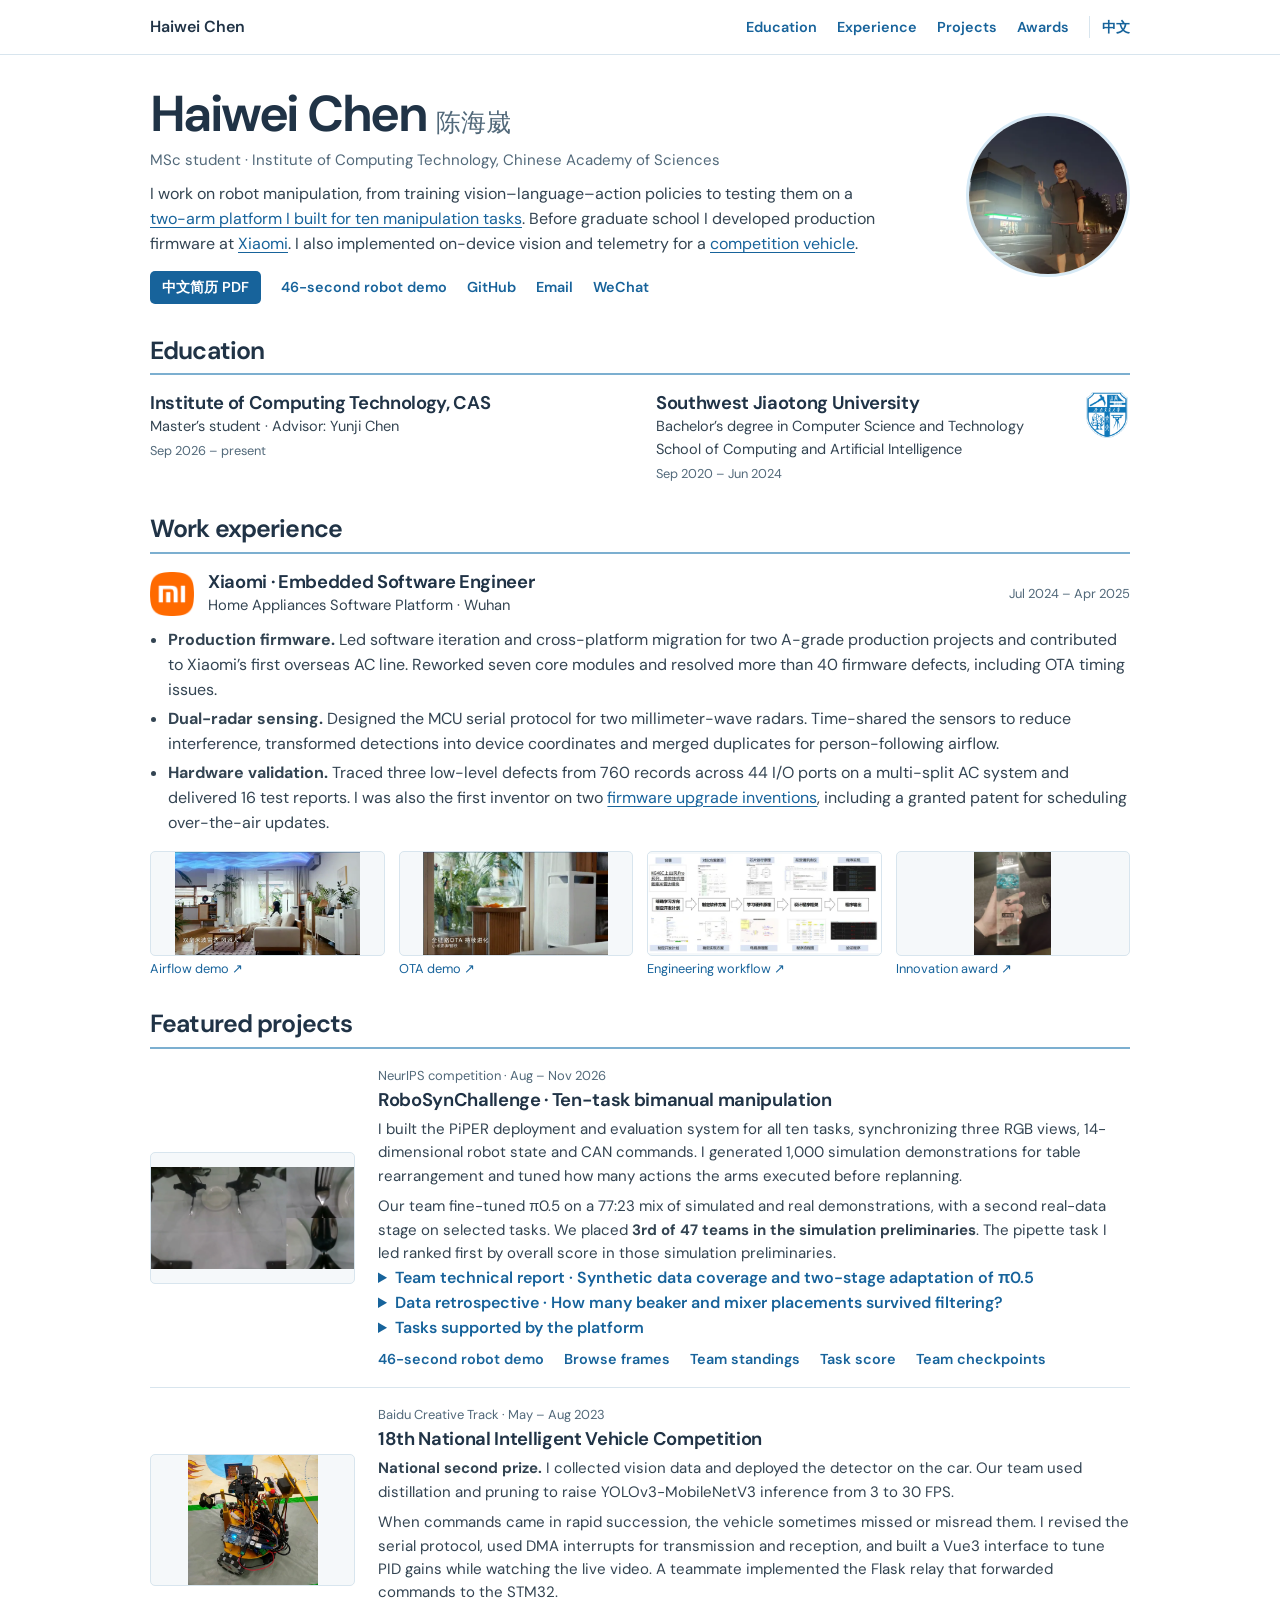
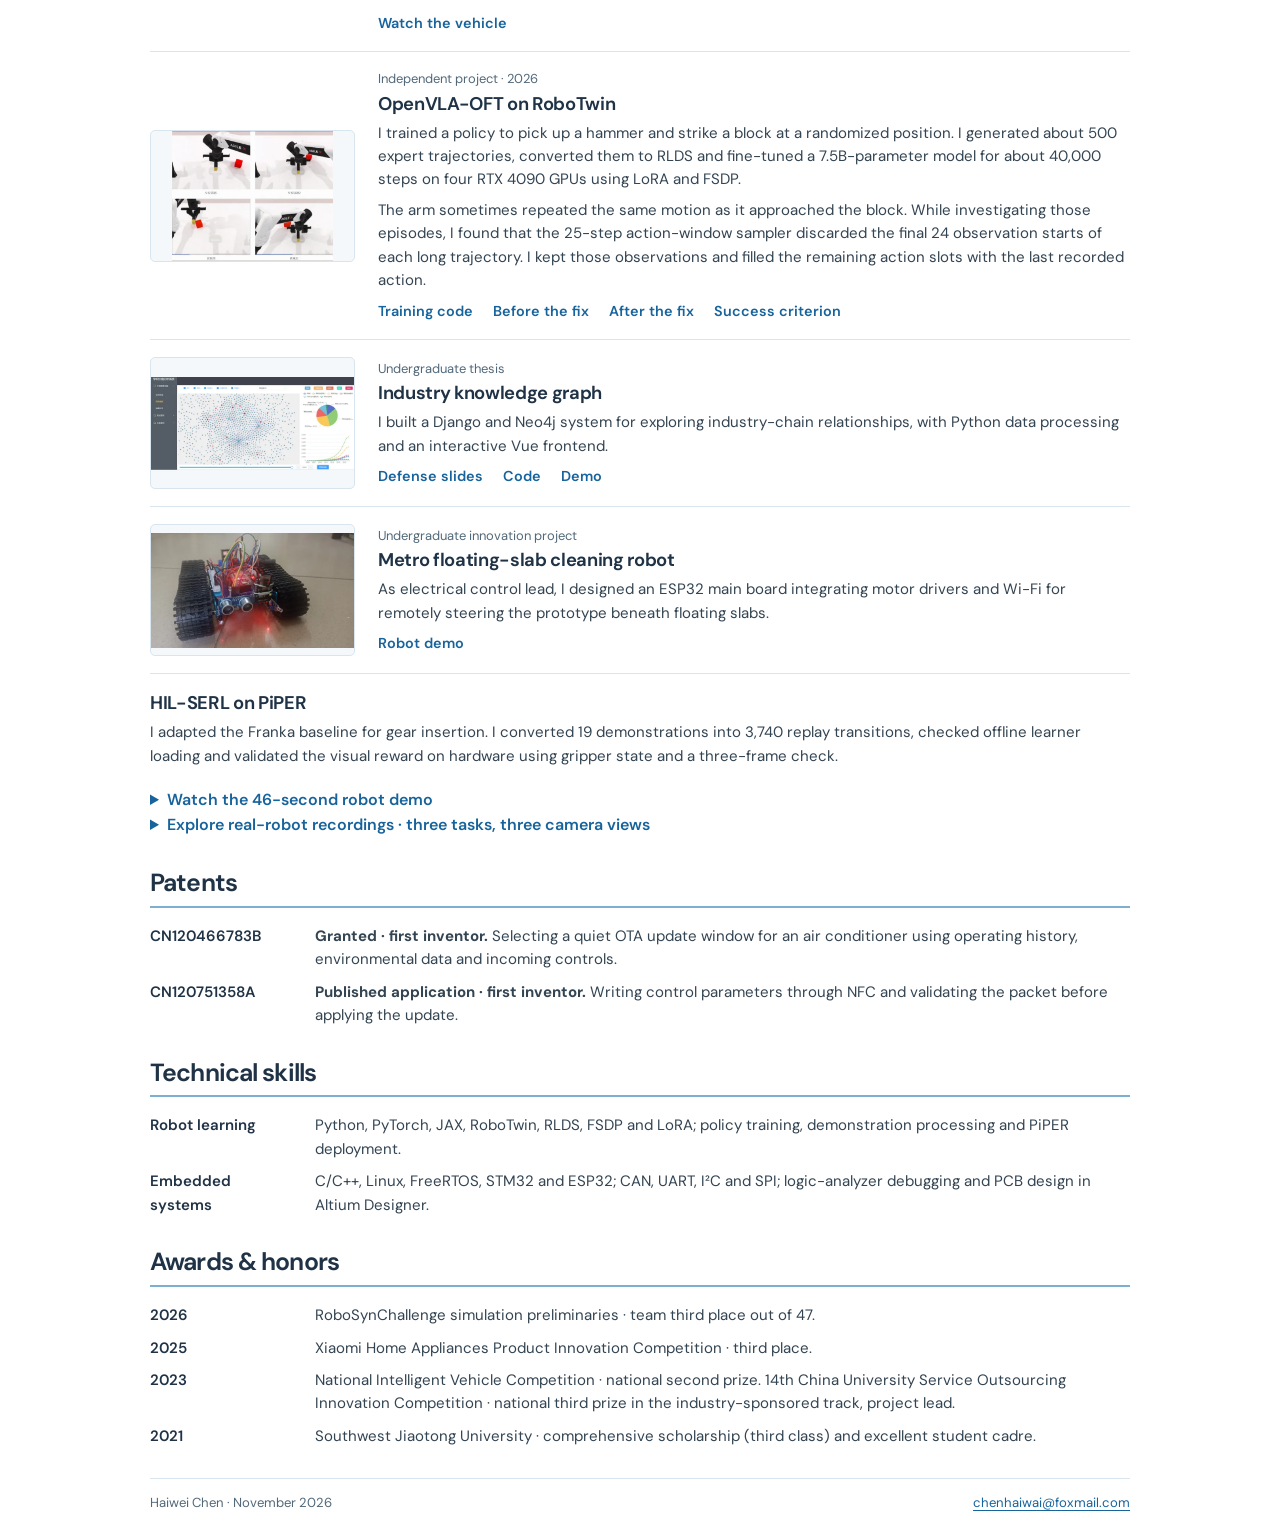
==== commit ea640c11: "Link the robot demonstration beside the resume on both profile pages" ====
--- a/index.html
+++ b/index.html
@@ -19,7 +19,7 @@
     <div class="profile-text"><h1>Haiwei Chen <span lang="zh-CN">陈海崴</span></h1>
       <p class="position">MSc student · Institute of Computing Technology, Chinese Academy of Sciences</p>
       <p>I work on robot manipulation, from training vision–language–action policies to testing them on a <a href="#robosynchallenge">two-arm platform I built for ten manipulation tasks</a>. Before graduate school I developed production firmware at <a href="#experience">Xiaomi</a>. I also implemented on-device vision and telemetry for a <a href="#smart-car">competition vehicle</a>.</p>
-      <div class="links contacts"><a class="primary" href="./Resume.pdf" lang="zh-CN">中文简历 PDF</a><a href="https://github.com/tutuwai">GitHub</a><a href="mailto:chenhaiwai@foxmail.com">Email</a><button id="show-wechat" type="button">WeChat</button></div>
+      <div class="links contacts"><a class="primary" href="./Resume.pdf" lang="zh-CN">中文简历 PDF</a><a href="#demo">46-second robot demo</a><a href="https://github.com/tutuwai">GitHub</a><a href="mailto:chenhaiwai@foxmail.com">Email</a><button id="show-wechat" type="button">WeChat</button></div>
     </div><img class="portrait" src="./assets/images/portrait.webp" width="180" height="180" alt="Haiwei Chen outdoors at night">
   </header>
   <section id="education" aria-labelledby="education-title"><h2 id="education-title">Education</h2>
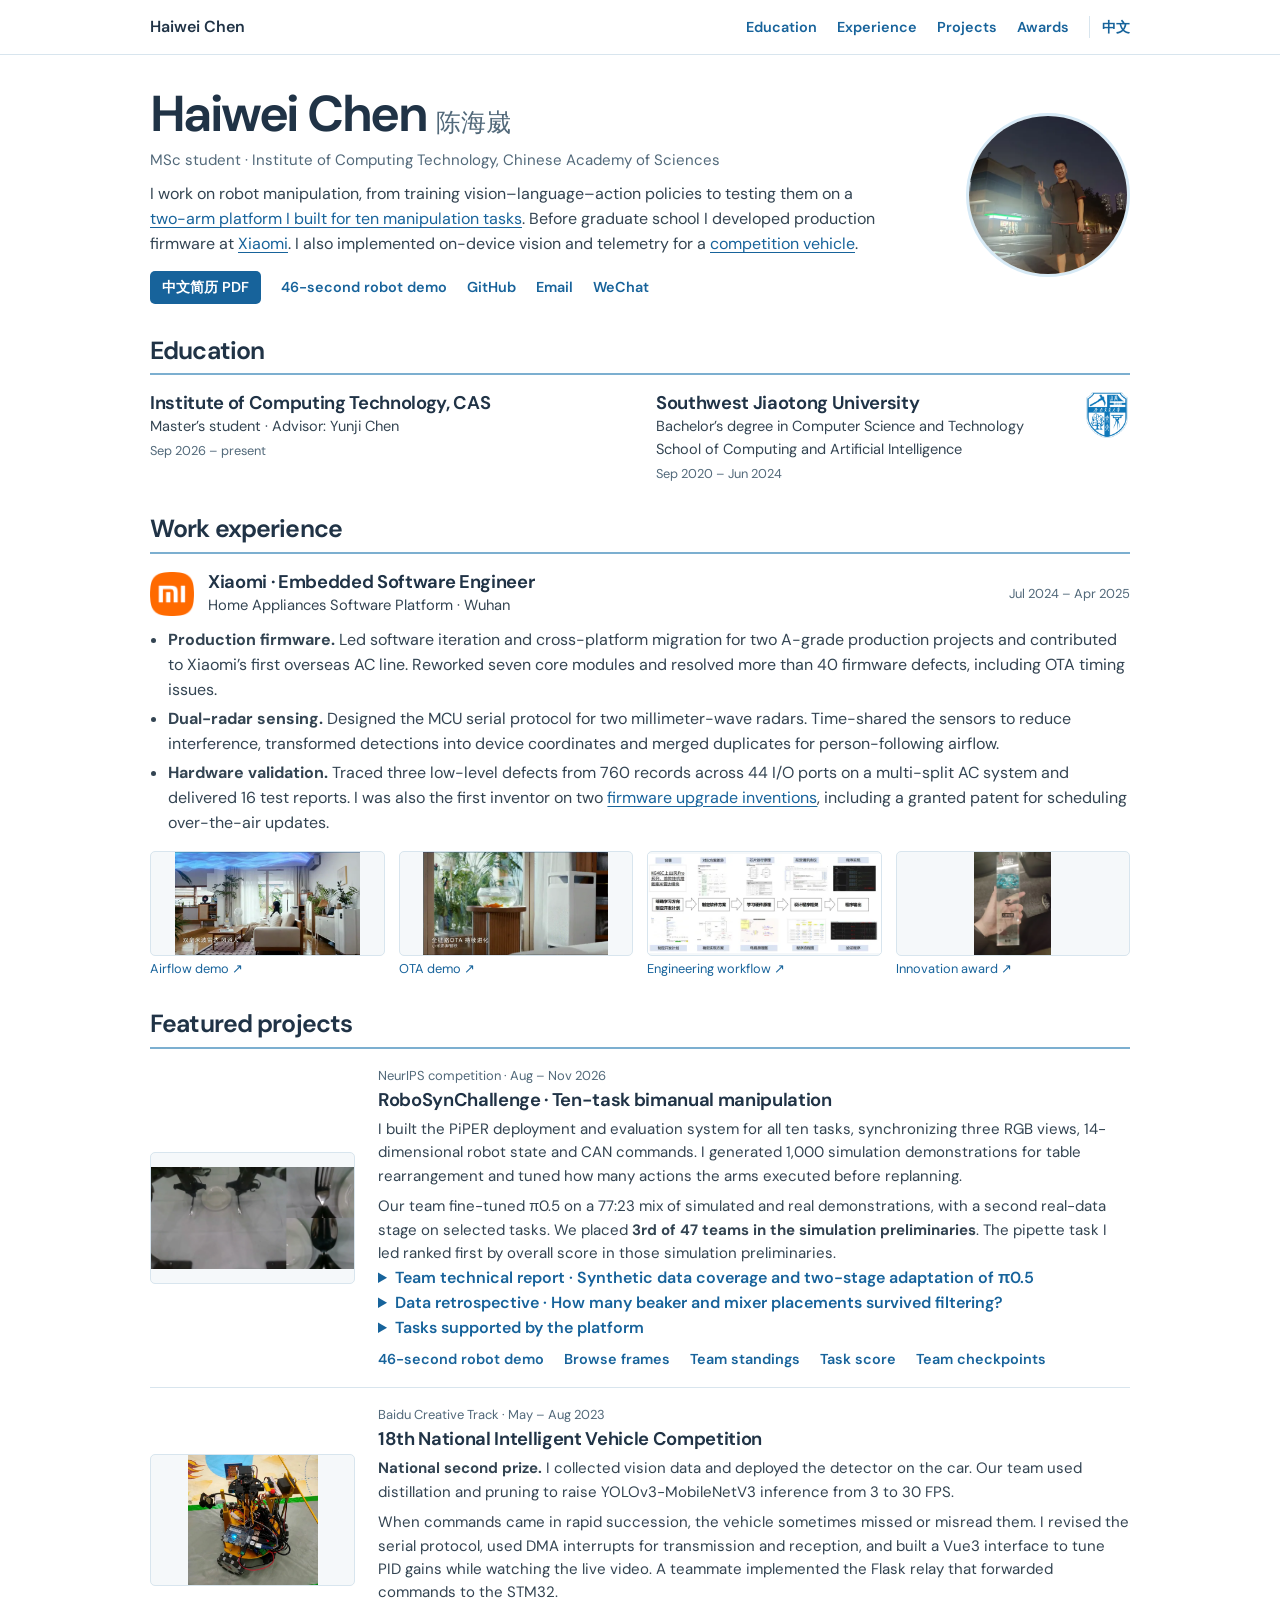
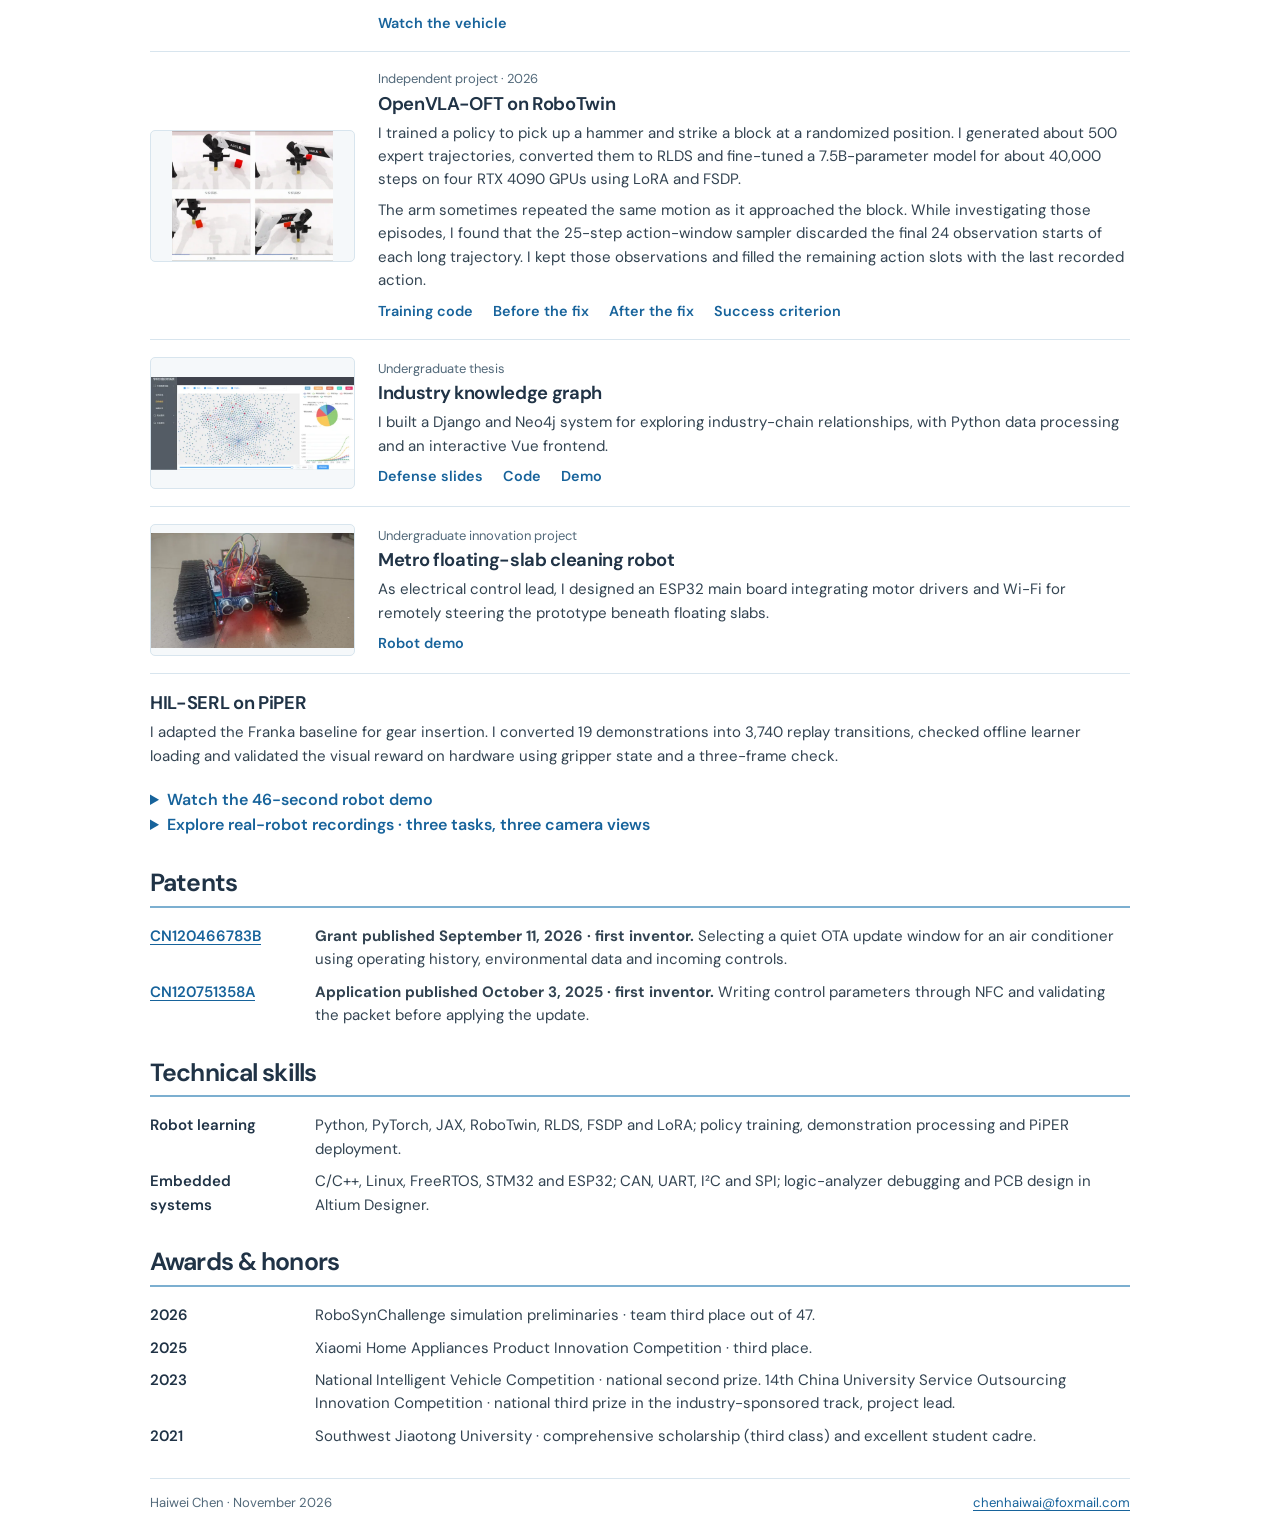
==== commit 74ba0f16: "Link the Xiaomi patent records from the profile and one-page resume" ====
--- a/index.html
+++ b/index.html
@@ -100,8 +100,8 @@
       </figure></details>
   </section>
   <section id="patents"><h2>Patents</h2><dl class="records">
-    <dt>CN120466783B</dt><dd><strong>Granted · first inventor.</strong> Selecting a quiet OTA update window for an air conditioner using operating history, environmental data and incoming controls.</dd>
-    <dt>CN120751358A</dt><dd><strong>Published application · first inventor.</strong> Writing control parameters through NFC and validating the packet before applying the update.</dd>
+    <dt><a href="https://eureka.patsnap.com/patent/CN120466783B">CN120466783B</a></dt><dd><strong>Grant published September 11, 2026 · first inventor.</strong> Selecting a quiet OTA update window for an air conditioner using operating history, environmental data and incoming controls.</dd>
+    <dt><a href="https://patents.google.com/patent/CN120751358A/en">CN120751358A</a></dt><dd><strong>Application published October 3, 2025 · first inventor.</strong> Writing control parameters through NFC and validating the packet before applying the update.</dd>
   </dl></section>
   <section id="skills"><h2>Technical skills</h2><dl class="records">
     <dt>Robot learning</dt><dd>Python, PyTorch, JAX, RoboTwin, RLDS, FSDP and LoRA; policy training, demonstration processing and PiPER deployment.</dd>
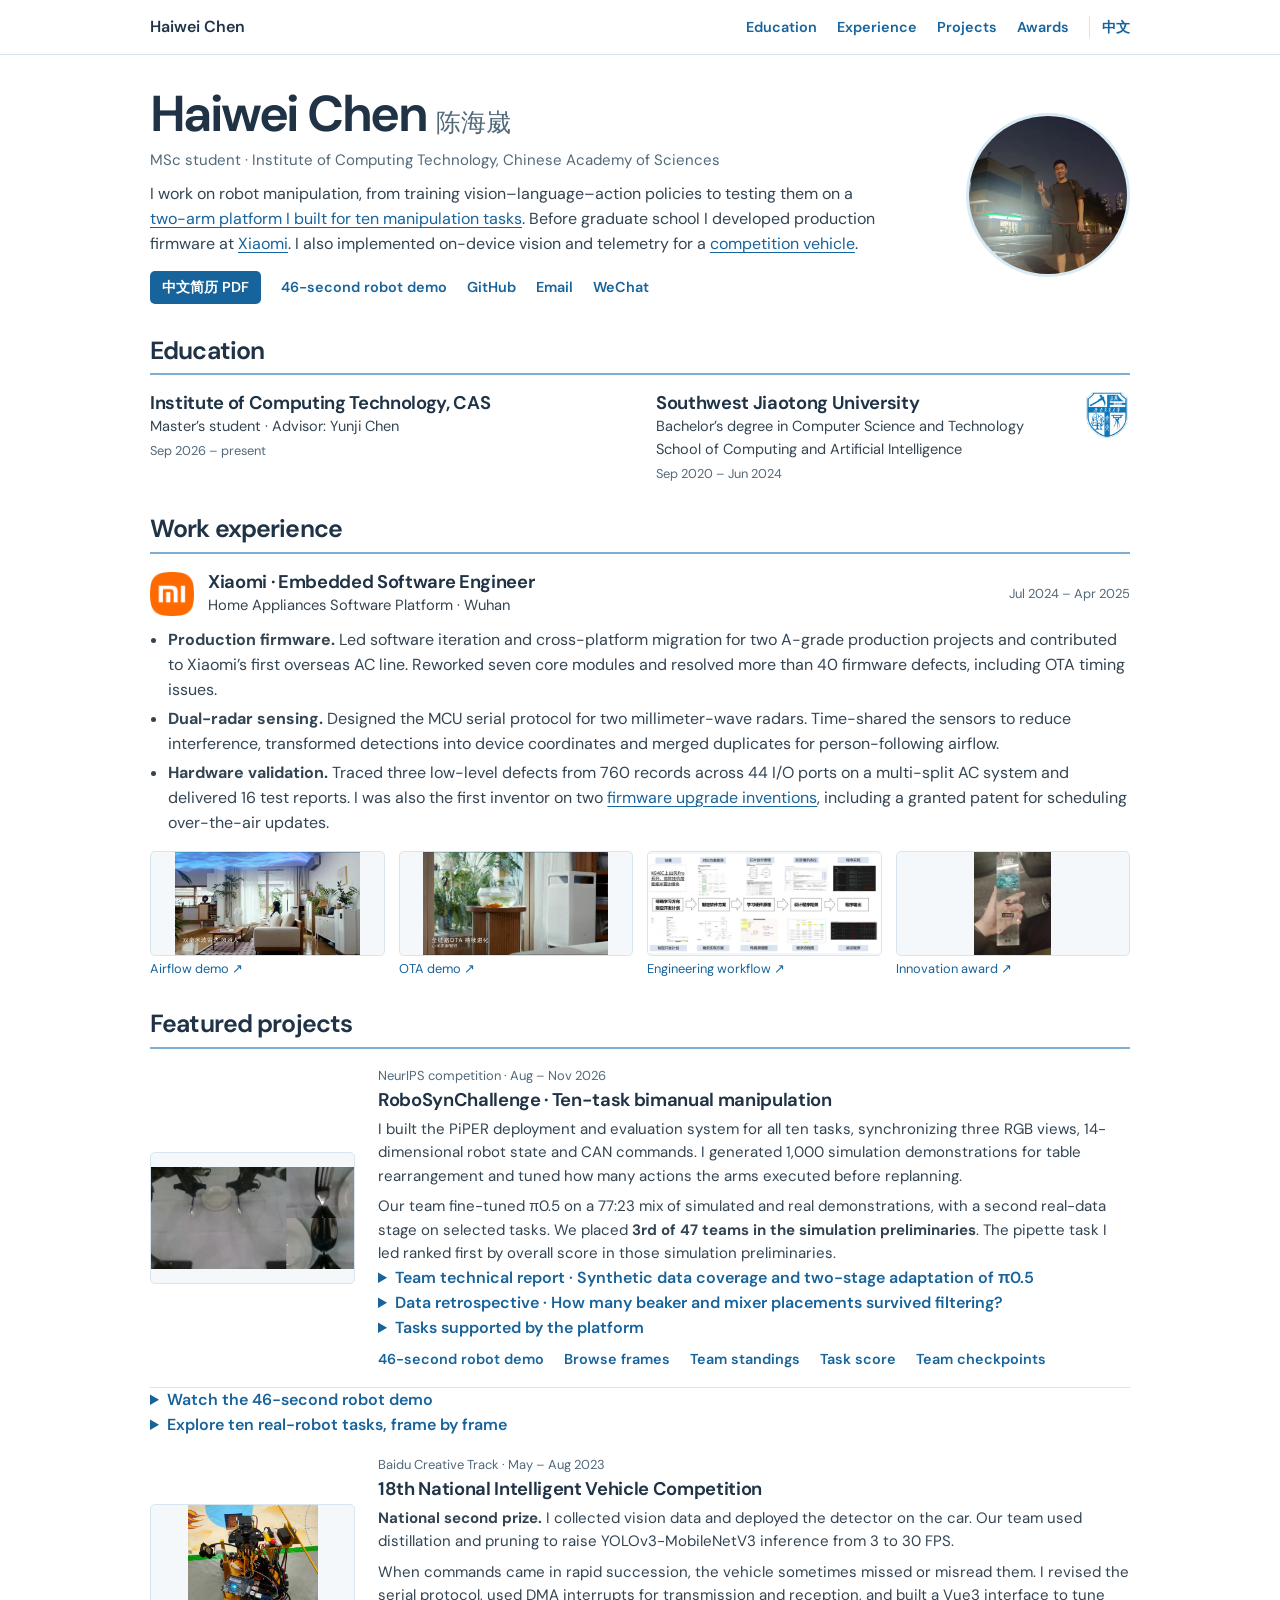
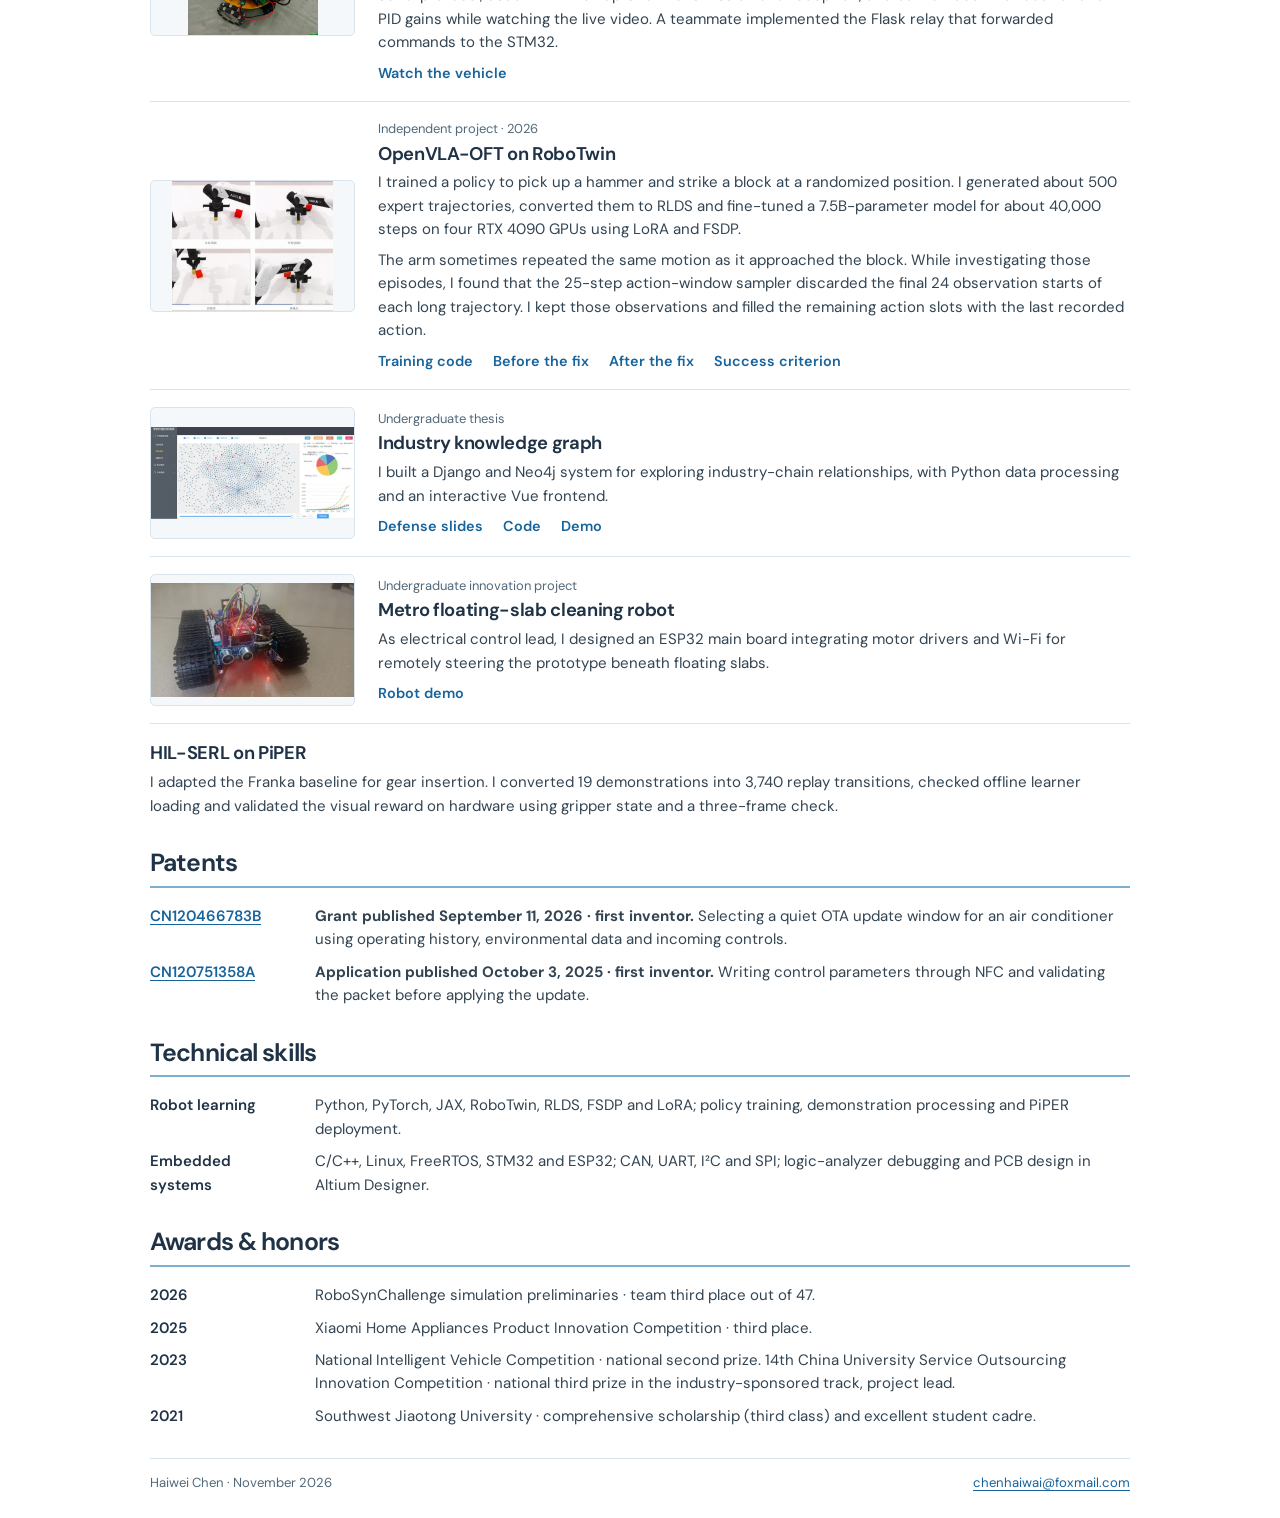
==== commit e5062325: "Show real-robot evaluation frames and operator outcomes for all ten tasks" ====
--- a/index.html
+++ b/index.html
@@ -9,7 +9,7 @@
   <meta property="og:image" content="https://tutuwai.github.io/assets/project/robosyn-table.webp">
   <link rel="alternate" hreflang="zh-CN" href="https://tutuwai.github.io/zh.html">
   <link rel="alternate" hreflang="en" href="https://tutuwai.github.io/">
-  <link rel="stylesheet" href="./assets/css/style.css?v=profile6">
+  <link rel="stylesheet" href="./assets/css/style.css?v=profile7">
 </head>
 <body>
 <a class="skip" href="#main">Skip to content</a>
@@ -57,21 +57,47 @@
       </details>
       <details id="competition-tasks"><summary>Tasks supported by the platform</summary>
         <ul>
-          <li>Ring a bell</li>
-          <li>Arrange items on a table</li>
-          <li>Pour water</li>
-          <li>Load and lift a basket</li>
-          <li>Hand over an item and place it in a container</li>
-          <li>Open a drawer and put an item inside</li>
-          <li>Operate a mixer</li>
-          <li>Join two parts using both arms</li>
-          <li>Operate a pipette</li>
-          <li>Load samples into a rack</li>
+          <li><a href="?task=bell#recordings">Ring a bell</a></li>
+          <li><a href="?task=table#recordings">Set a table</a></li>
+          <li><a href="?task=pour#recordings">Pour water</a></li>
+          <li><a href="?task=basket#recordings">Load and lift a basket</a></li>
+          <li><a href="?task=handover#recordings">Pass a pen into a holder</a></li>
+          <li><a href="?task=drawer#recordings">Put a tomato in a drawer</a></li>
+          <li><a href="?task=mixer#recordings">Operate a mixer</a></li>
+          <li><a href="?task=assembly#recordings">Join centrifuge tube parts</a></li>
+          <li><a href="?task=pipette#recordings">Operate a pipette</a></li>
+          <li><a href="?task=loading#recordings">Load a tube into a rack</a></li>
         </ul>
       </details>
       <div class="links"><a href="#demo">46-second robot demo</a><a href="#recordings">Browse frames</a><a href="https://robosyn-bench.net/#/leaderboard">Team standings</a><a href="https://robosyn-bench.net/#/leaderboard/manipulate_pipette">Task score</a><a href="https://huggingface.co/asiazyh/IAII-IICS-RoboSynChallenge-Final-Round-CKPT">Team checkpoints</a></div></div>
     </article>
-    <article class="project" id="smart-car"><a class="art" href="https://www.bilibili.com/video/BV1eRfGBgEpp/"><img src="./assets/images/previews/car.webp" alt="Competition vehicle with its camera, electronics and wiring"></a>
+    <details id="demo"><summary>Watch the 46-second robot demo</summary>
+      <figure class="viewer"><video aria-label="Haiwei Chen's bimanual manipulation demo" controls playsinline preload="none" width="1280" height="720" poster="./assets/project/robosyn-demo-poster.webp">
+        <source src="./assets/project/robosyn-demo.mp4" type="video/mp4">
+        <track kind="subtitles" srclang="en" label="English" src="./assets/project/robosyn-demo.en.vtt" default>
+      </video><figcaption>Table rearrangement, basket handling, bell pressing, and a dropped fork investigated using gripper commands. <a download href="./assets/project/robosyn-demo.mp4">Download MP4 (6.4 MB)</a></figcaption></figure>
+    </details>
+    <details id="recordings"><summary>Explore ten real-robot tasks, frame by frame</summary>
+    <figure class="viewer">
+        <div class="viewer-stage"><img id="still" src="./assets/project/robosyn-table.webp" width="960" height="480" alt="Overhead and wrist views of two arms arranging cutlery around a plate."><canvas id="sequence" width="768" height="384" hidden role="img" aria-label="Selected frame from a real PiPER evaluation, shown from three cameras."></canvas></div>
+        <div class="viewer-controls" id="controls" hidden>
+          <label class="replay-task" for="replay-task">Task <select id="replay-task">
+            <option value="bell">Ring a bell</option>
+            <option value="table" selected>Set a table</option>
+            <option value="pour">Pour water</option>
+            <option value="basket">Load and lift a basket</option>
+            <option value="handover">Pass a pen into a holder</option>
+            <option value="drawer">Put a tomato in a drawer</option>
+            <option value="mixer">Operate a mixer</option>
+            <option value="assembly">Join centrifuge tube parts</option>
+            <option value="pipette">Operate a pipette</option>
+            <option value="loading">Load a tube into a rack</option>
+          </select></label>
+          <div class="scrub"><label for="frame">Frame</label><input id="frame" type="range" min="0" max="11" value="8" step="1"><output id="frame-time" for="frame">28.1 s</output></div>
+        </div>
+        <figcaption>Overhead and wrist cameras, synchronized. Each task shows one selected run. <span id="run-result" aria-live="polite"></span></figcaption>
+      </figure></details>
+<article class="project" id="smart-car"><a class="art" href="https://www.bilibili.com/video/BV1eRfGBgEpp/"><img src="./assets/images/previews/car.webp" alt="Competition vehicle with its camera, electronics and wiring"></a>
       <div><p class="date">Baidu Creative Track · May – Aug 2023</p><h3>18th National Intelligent Vehicle Competition</h3><p><strong>National second prize.</strong> I collected vision data and deployed the detector on the car. Our team used distillation and pruning to raise YOLOv3-MobileNetV3 inference from 3 to 30 FPS.</p><p>When commands came in rapid succession, the vehicle sometimes missed or misread them. I revised the serial protocol, used DMA interrupts for transmission and reception, and built a Vue3 interface to tune PID gains while watching the live video. A teammate implemented the Flask relay that forwarded commands to the STM32.</p><div class="links"><a href="https://www.bilibili.com/video/BV1eRfGBgEpp/">Watch the vehicle</a></div></div></article>
     <article class="project"><a class="art" href="./assets/project/vla/cover.gif"><img src="./assets/images/previews/openvla.webp" alt="RoboTwin simulation views from a bimanual manipulation episode"></a>
       <div><p class="date">Independent project · 2026</p><h3>OpenVLA-OFT on RoboTwin</h3>
@@ -83,21 +109,7 @@
     <article class="project"><a class="art" href="https://www.bilibili.com/video/BV1YRfGBgE7h/"><img loading="lazy" src="./assets/images/previews/crawler.webp" alt="Tracked metro-cleaning robot prototype"></a>
       <div><p class="date">Undergraduate innovation project</p><h3>Metro floating-slab cleaning robot</h3><p>As electrical control lead, I designed an ESP32 main board integrating motor drivers and Wi-Fi for remotely steering the prototype beneath floating slabs.</p><div class="links"><a href="https://www.bilibili.com/video/BV1YRfGBgE7h/">Robot demo</a></div></div></article>
     <article class="hil-note"><h3>HIL-SERL on PiPER</h3><p>I adapted the Franka baseline for gear insertion. I converted 19 demonstrations into 3,740 replay transitions, checked offline learner loading and validated the visual reward on hardware using gripper state and a three-frame check.</p></article>
-    <details id="demo"><summary>Watch the 46-second robot demo</summary>
-      <figure class="viewer"><video aria-label="Haiwei Chen's bimanual manipulation demo" controls playsinline preload="none" width="1280" height="720" poster="./assets/project/robosyn-demo-poster.webp">
-        <source src="./assets/project/robosyn-demo.mp4" type="video/mp4">
-        <track kind="subtitles" srclang="en" label="English" src="./assets/project/robosyn-demo.en.vtt" default>
-      </video><figcaption>Table rearrangement, basket handling, bell pressing, and a dropped fork investigated using gripper commands. <a download href="./assets/project/robosyn-demo.mp4">Download MP4 (6.4 MB)</a></figcaption></figure>
-    </details>
-    <details id="recordings"><summary>Explore real-robot recordings · three tasks, three camera views</summary>
-    <figure class="viewer">
-        <div class="viewer-stage"><img id="still" src="./assets/project/robosyn-table.webp" width="960" height="480" alt="Overhead and wrist views of two arms arranging cutlery around a plate."><canvas id="sequence" width="768" height="384" hidden role="img" aria-label="Selected frame from a real PiPER evaluation, shown from three cameras."></canvas></div>
-        <div class="viewer-controls" id="controls" hidden>
-          <div class="tasks" role="group" aria-label="Choose a real-robot task"><button type="button" data-task="table" aria-pressed="true">Table setting</button><button type="button" data-task="basket" aria-pressed="false">Basket</button><button type="button" data-task="bell" aria-pressed="false">Bell</button></div>
-          <div class="scrub"><label for="frame">Frame</label><input id="frame" type="range" min="0" max="11" value="8" step="1"><output id="frame-time" for="frame">28.1 s</output></div>
-        </div>
-        <figcaption>Real-robot evaluation · overhead camera and two wrist cameras</figcaption>
-      </figure></details>
+
   </section>
   <section id="patents"><h2>Patents</h2><dl class="records">
     <dt><a href="https://eureka.patsnap.com/patent/CN120466783B">CN120466783B</a></dt><dd><strong>Grant published September 11, 2026 · first inventor.</strong> Selecting a quiet OTA update window for an air conditioner using operating history, environmental data and incoming controls.</dd>
@@ -116,7 +128,7 @@
 </main>
 <footer class="container"><span>Haiwei Chen · November 2026</span><a href="mailto:chenhaiwai@foxmail.com">chenhaiwai@foxmail.com</a></footer>
 <dialog id="wechat" aria-labelledby="wechat-title"><div class="dialog-head"><h2 id="wechat-title">WeChat</h2><button type="button" id="close-wechat">Close</button></div><img width="260" height="300" src="./assets/images/wechat.jpg" alt="Scan with WeChat to contact Haiwei Chen"></dialog>
-<script src="./assets/sequence.js?v=2" defer></script>
-<script src="./assets/profile.js?v=2" defer></script>
+<script src="./assets/sequence.js?v=3" defer></script>
+<script src="./assets/profile.js?v=3" defer></script>
 
 </body></html>
--- a/assets/css/style.css
+++ b/assets/css/style.css
@@ -71,11 +71,11 @@
 .viewer video { display:block; width:100%; height:auto; background:#101f23; }
 .viewer-stage { aspect-ratio:2/1; background:#182433; }
 .viewer-stage img,.viewer-stage canvas { width:100%; display:block; height:auto; }
-.viewer-controls,.tasks,.scrub { display:flex; align-items:center; gap:7px; flex-wrap:wrap; }
+.viewer-controls,.replay-task,.scrub { display:flex; align-items:center; gap:7px; flex-wrap:wrap; }
 .viewer-controls { padding:8px 12px; color:#fff; background:#223347; justify-content:space-between; }
-.tasks button { border:1px solid transparent; border-radius:4px; font-size:.8rem; background:transparent; color:white; padding:4px 8px; }
-.tasks button[aria-pressed=true] { color:var(--ink); background:white; }
-.tasks button:hover { border-color:#bdd5e7; }
+.replay-task { font-size:.875rem; max-width:100%; }
+.replay-task select { max-width:100%; padding:.3rem .45rem; background:#fff; color:var(--ink); border:1px solid #c5d2da; border-radius:4px; font:inherit; }
+#run-result { display:block; color:var(--ink); }
 .scrub { font-size:.78rem; }.scrub input { width:clamp(70px,13vw,150px); accent-color:#a0d8ff; }.scrub output { min-width:44px; font-variant-numeric:tabular-nums; }
 figcaption { margin-top:4px; }
 .records { display:grid; grid-template-columns:minmax(100px,145px) 1fr; gap:9px 20px; font-size:.94rem; }
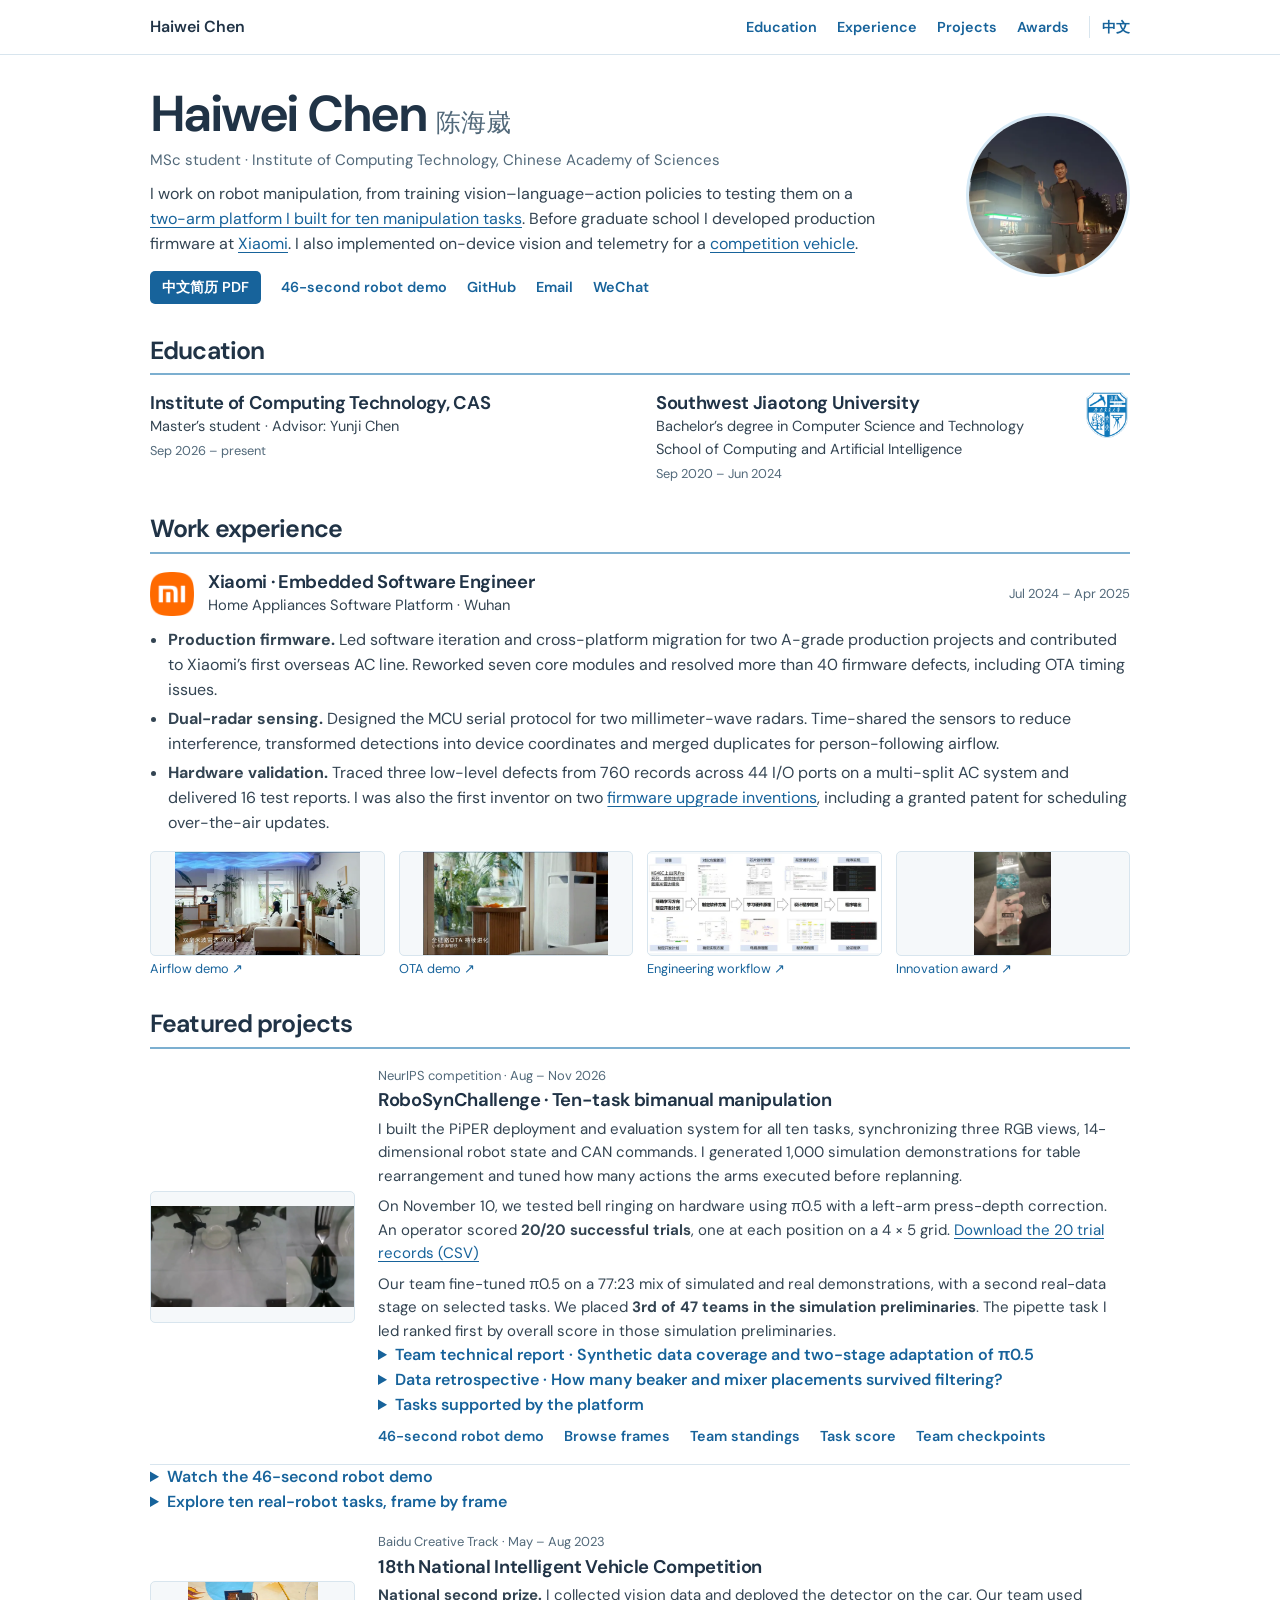
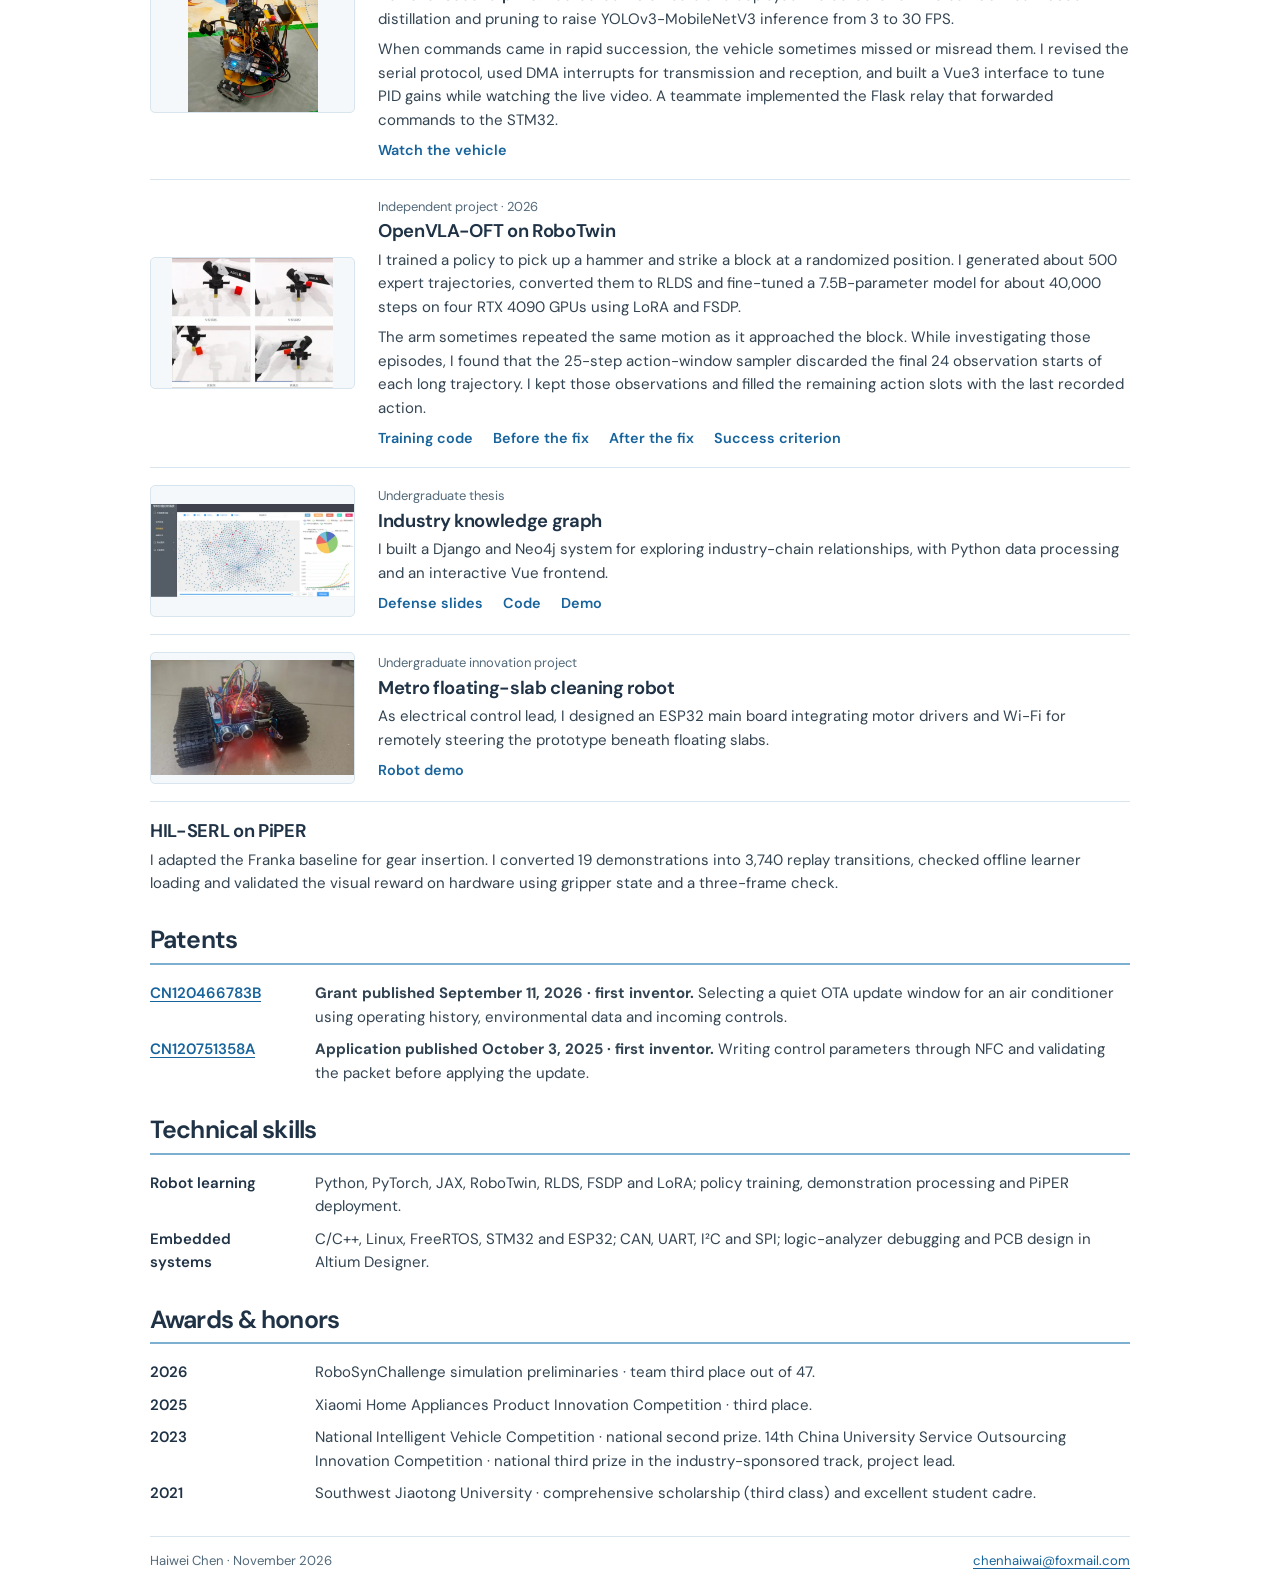
==== commit 36b1dafe: "Document the 20-placement real-robot bell evaluation with trial records" ====
--- a/index.html
+++ b/index.html
@@ -46,7 +46,8 @@
       <a href="#recordings" class="art"><img src="./assets/project/robosyn-table.webp" alt="Overhead and wrist views of PiPER arranging cutlery"></a>
       <div><p class="date">NeurIPS competition · Aug – Nov 2026</p><h3>RoboSynChallenge · Ten-task bimanual manipulation</h3>
       <p>I built the PiPER deployment and evaluation system for all ten tasks, synchronizing three RGB views, 14-dimensional robot state and CAN commands. I generated 1,000 simulation demonstrations for table rearrangement and tuned how many actions the arms executed before replanning.</p>
-      <p>Our team fine-tuned π0.5 on a 77:23 mix of simulated and real demonstrations, with a second real-data stage on selected tasks. We placed <strong>3rd of 47 teams in the simulation preliminaries</strong>. The pipette task I led ranked first by overall score in those simulation preliminaries.</p>
+      <p>On November 10, we tested bell ringing on hardware using π0.5 with a left-arm press-depth correction. An operator scored <strong>20/20 successful trials</strong>, one at each position on a 4 × 5 grid. <a href="./assets/project/bell-2026-11-10.csv" download>Download the 20 trial records (CSV)</a></p>
+<p>Our team fine-tuned π0.5 on a 77:23 mix of simulated and real demonstrations, with a second real-data stage on selected tasks. We placed <strong>3rd of 47 teams in the simulation preliminaries</strong>. The pipette task I led ranked first by overall score in those simulation preliminaries.</p>
       <details id="team-report"><summary>Team technical report · Synthetic data coverage and two-stage adaptation of π0.5</summary>
         <p>Each task used 1,000 simulated trajectories and 60 official real-robot demonstrations. Our scripted expert succeeded more often at some object placements, so those placements dominated the training set. We randomized object and camera poses and lighting, then used Qwen offline to select demonstrations with the aim of reducing the bias toward common placements.</p>
         <p>We observed improvements at some placements near the edge of the sampled region. Continued training on real demonstrations sometimes hurt performance at other placements, so we used that second stage selectively. I co-authored the report, built the ten-task deployment platform, and generated the table-rearrangement simulations.</p>
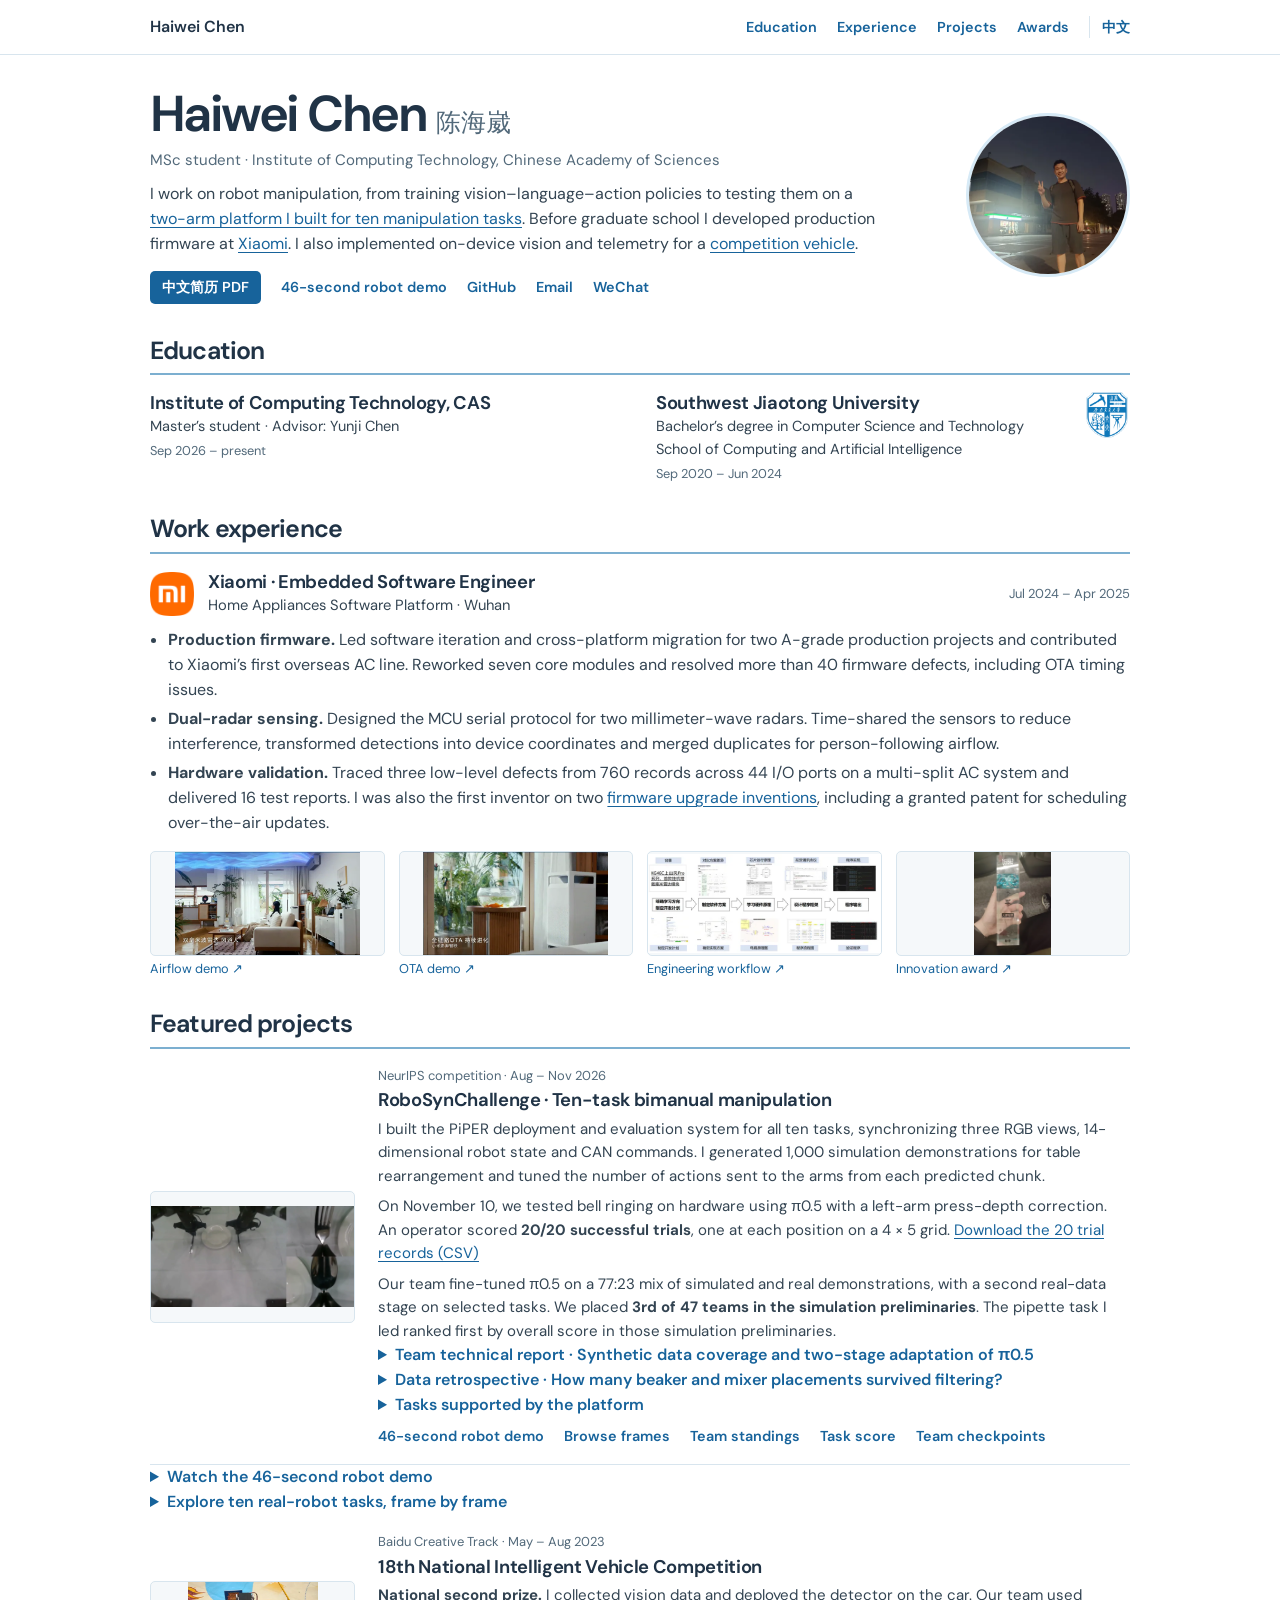
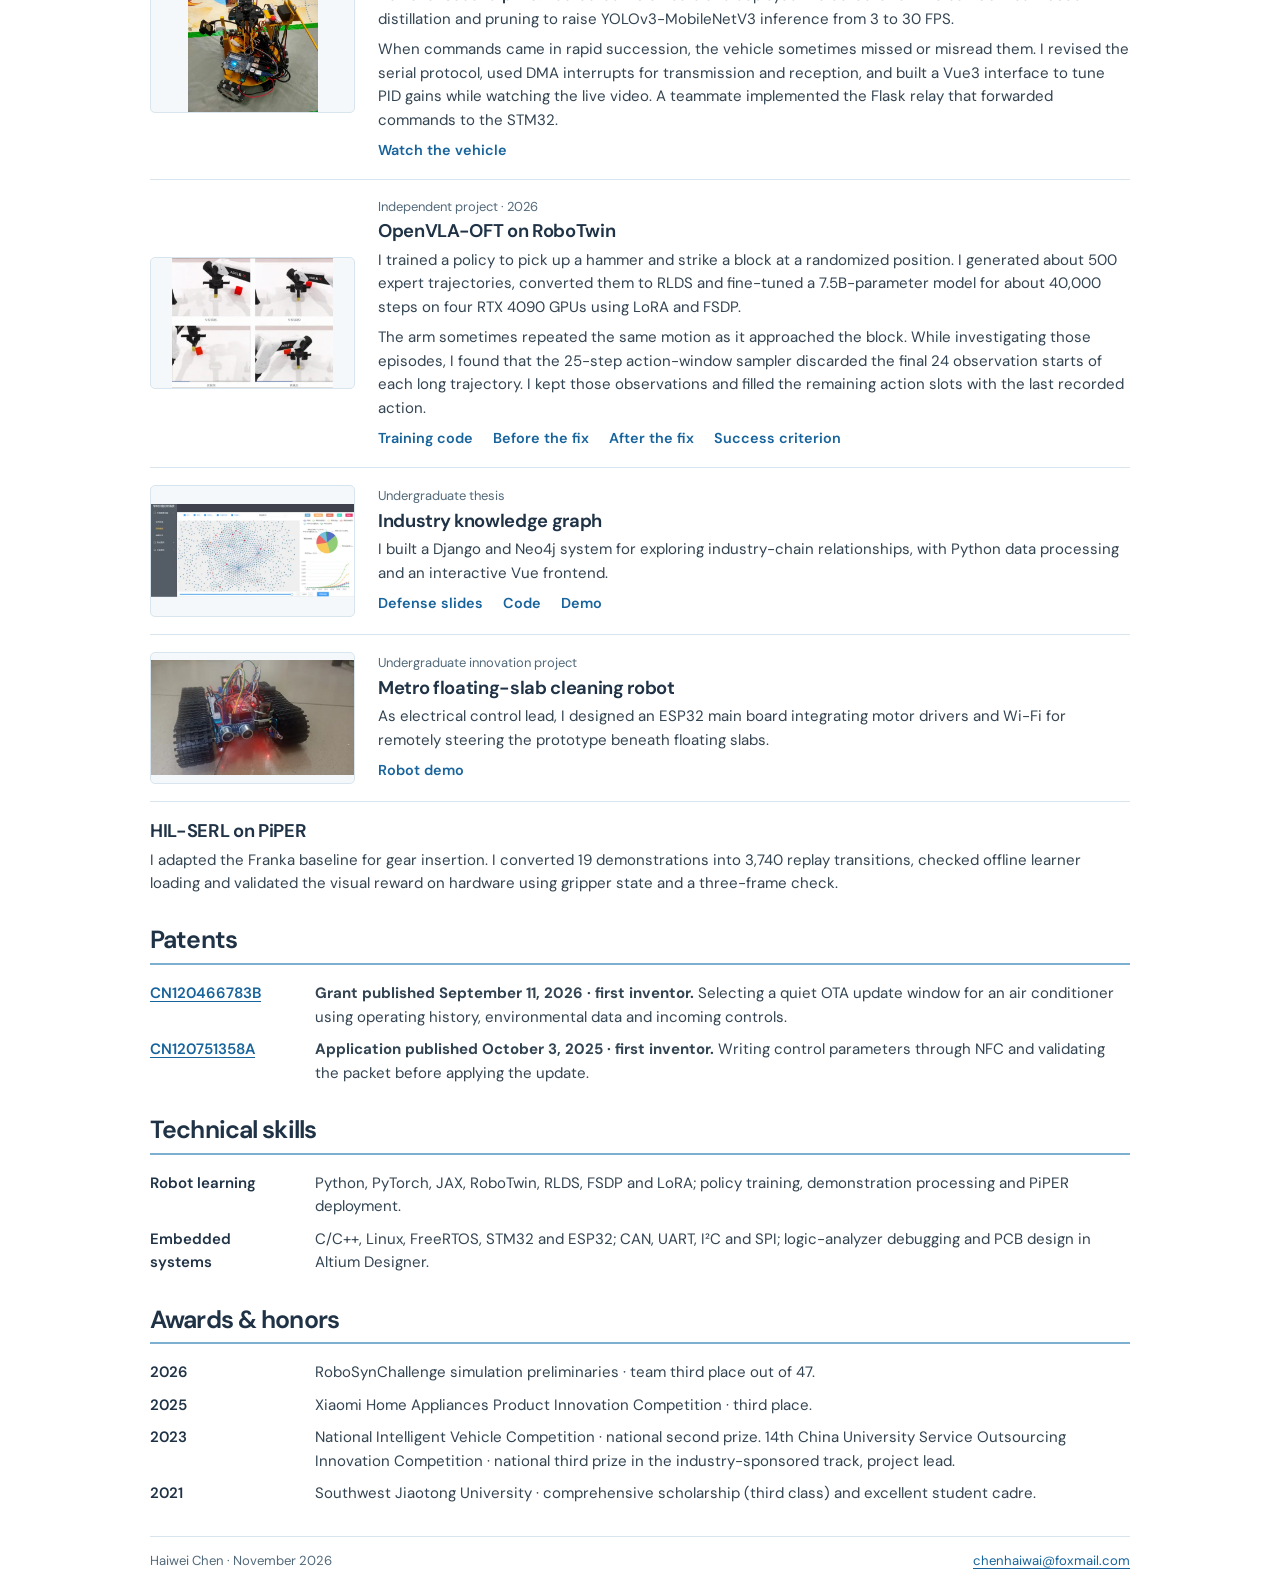
==== commit 9d559c0e: "Describe execution prefixes consistently for synchronous and async runs" ====
--- a/index.html
+++ b/index.html
@@ -45,7 +45,7 @@
     <article class="project" id="robosynchallenge">
       <a href="#recordings" class="art"><img src="./assets/project/robosyn-table.webp" alt="Overhead and wrist views of PiPER arranging cutlery"></a>
       <div><p class="date">NeurIPS competition · Aug – Nov 2026</p><h3>RoboSynChallenge · Ten-task bimanual manipulation</h3>
-      <p>I built the PiPER deployment and evaluation system for all ten tasks, synchronizing three RGB views, 14-dimensional robot state and CAN commands. I generated 1,000 simulation demonstrations for table rearrangement and tuned how many actions the arms executed before replanning.</p>
+      <p>I built the PiPER deployment and evaluation system for all ten tasks, synchronizing three RGB views, 14-dimensional robot state and CAN commands. I generated 1,000 simulation demonstrations for table rearrangement and tuned the number of actions sent to the arms from each predicted chunk.</p>
       <p>On November 10, we tested bell ringing on hardware using π0.5 with a left-arm press-depth correction. An operator scored <strong>20/20 successful trials</strong>, one at each position on a 4 × 5 grid. <a href="./assets/project/bell-2026-11-10.csv" download>Download the 20 trial records (CSV)</a></p>
 <p>Our team fine-tuned π0.5 on a 77:23 mix of simulated and real demonstrations, with a second real-data stage on selected tasks. We placed <strong>3rd of 47 teams in the simulation preliminaries</strong>. The pipette task I led ranked first by overall score in those simulation preliminaries.</p>
       <details id="team-report"><summary>Team technical report · Synthetic data coverage and two-stage adaptation of π0.5</summary>
@@ -129,7 +129,7 @@
 </main>
 <footer class="container"><span>Haiwei Chen · November 2026</span><a href="mailto:chenhaiwai@foxmail.com">chenhaiwai@foxmail.com</a></footer>
 <dialog id="wechat" aria-labelledby="wechat-title"><div class="dialog-head"><h2 id="wechat-title">WeChat</h2><button type="button" id="close-wechat">Close</button></div><img width="260" height="300" src="./assets/images/wechat.jpg" alt="Scan with WeChat to contact Haiwei Chen"></dialog>
-<script src="./assets/sequence.js?v=3" defer></script>
+<script src="./assets/sequence.js?v=4" defer></script>
 <script src="./assets/profile.js?v=3" defer></script>
 
 </body></html>
